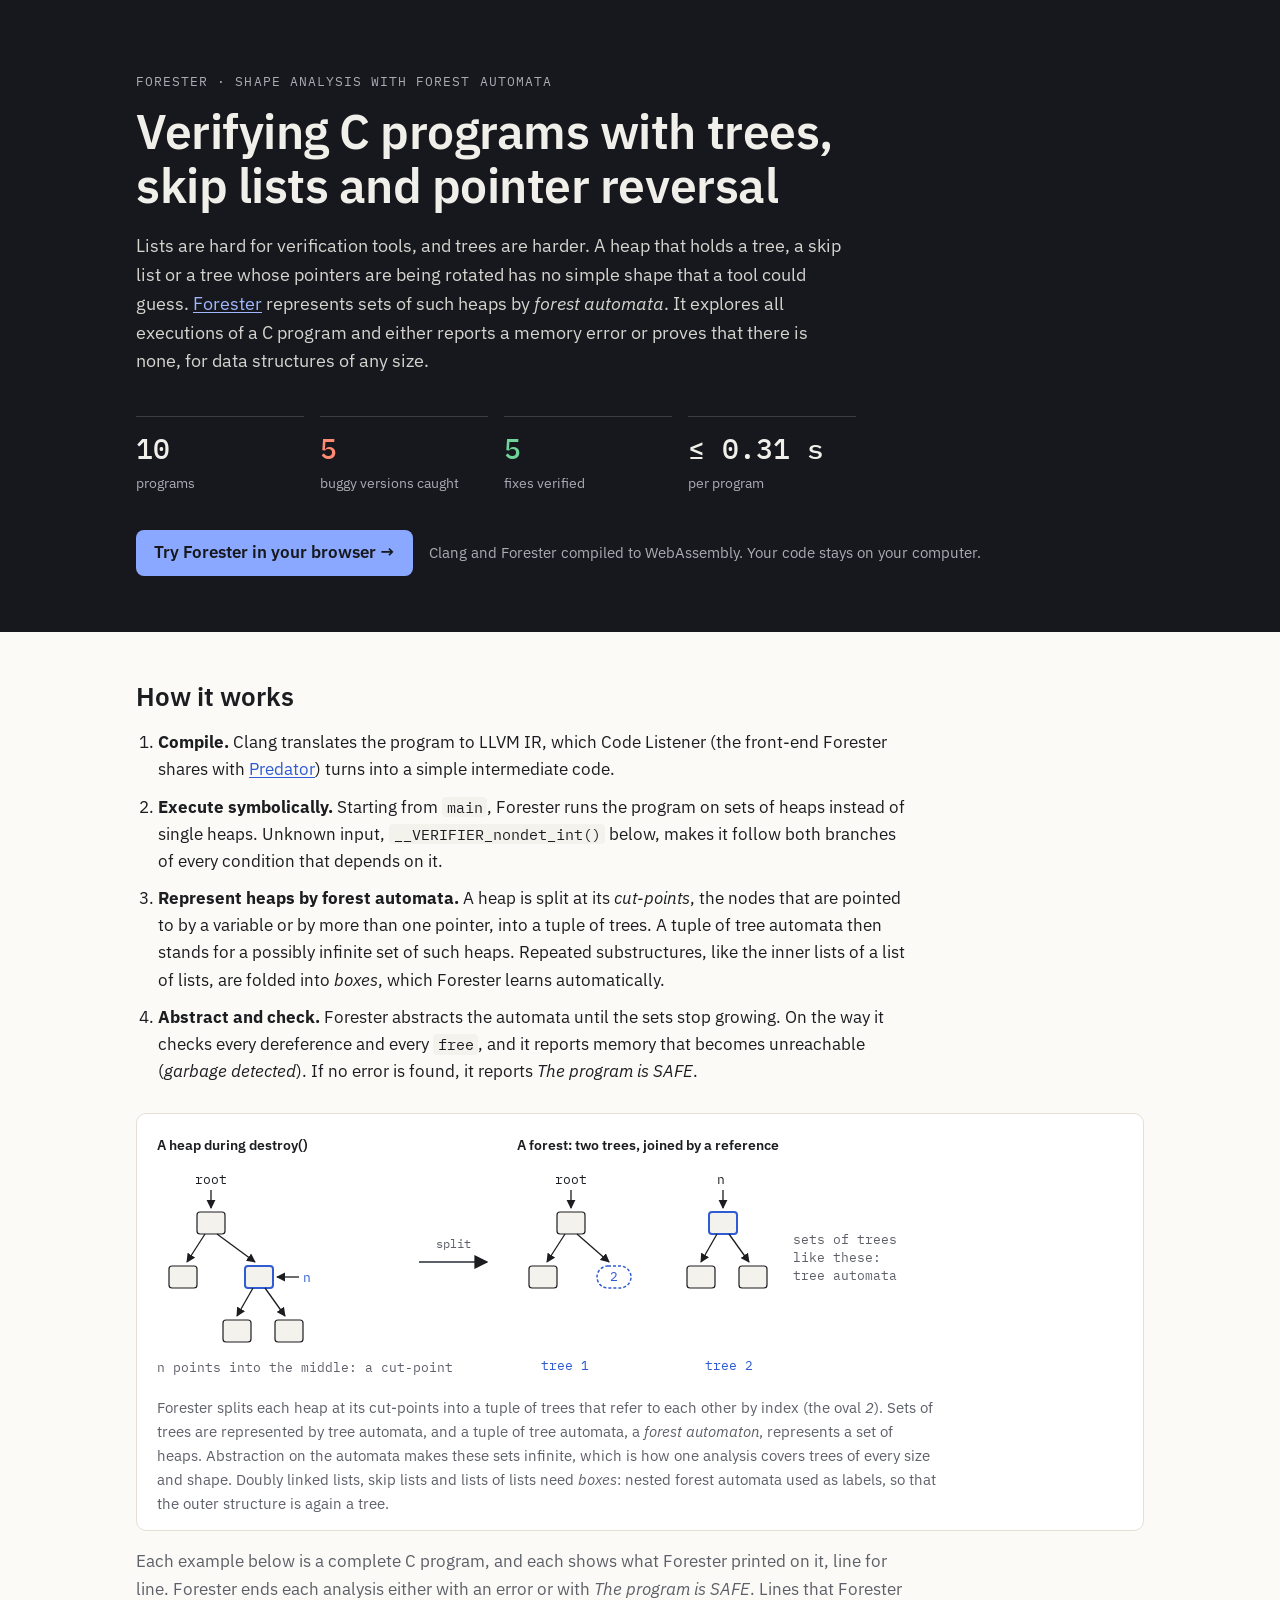
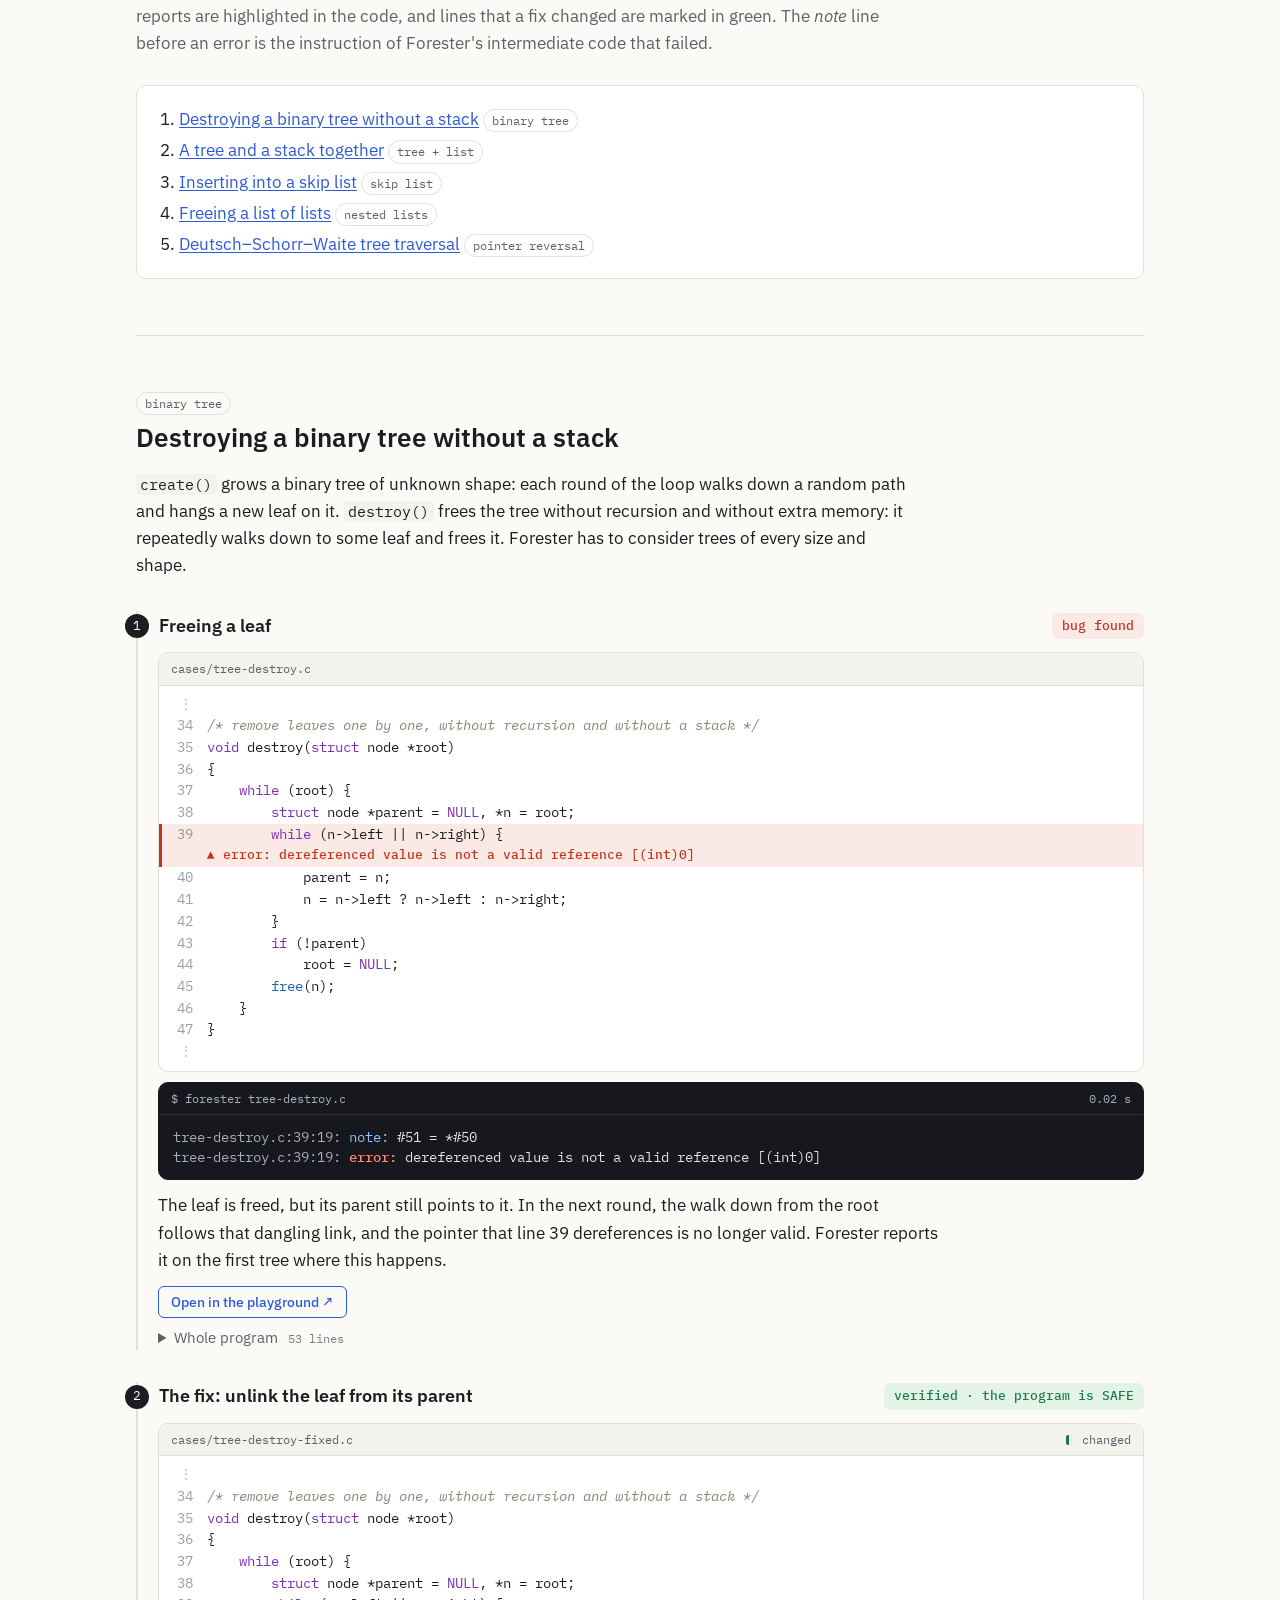
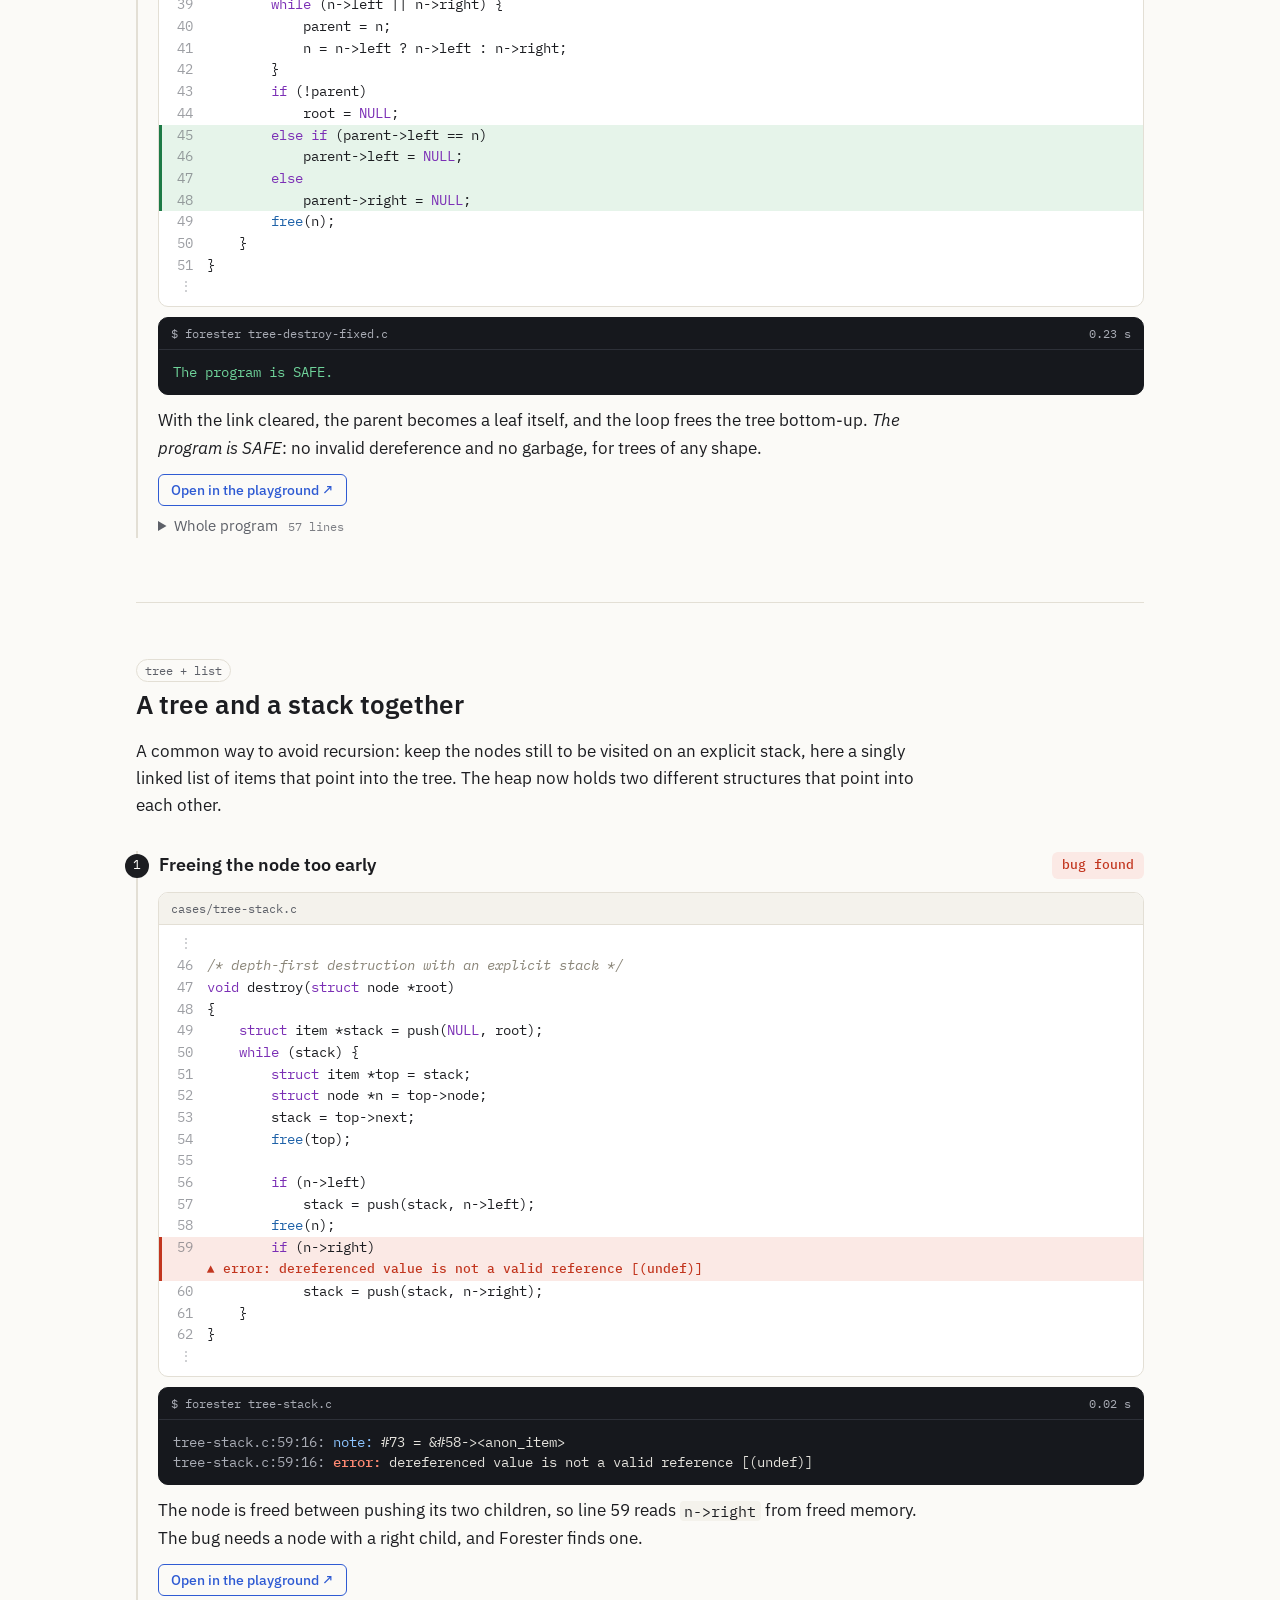
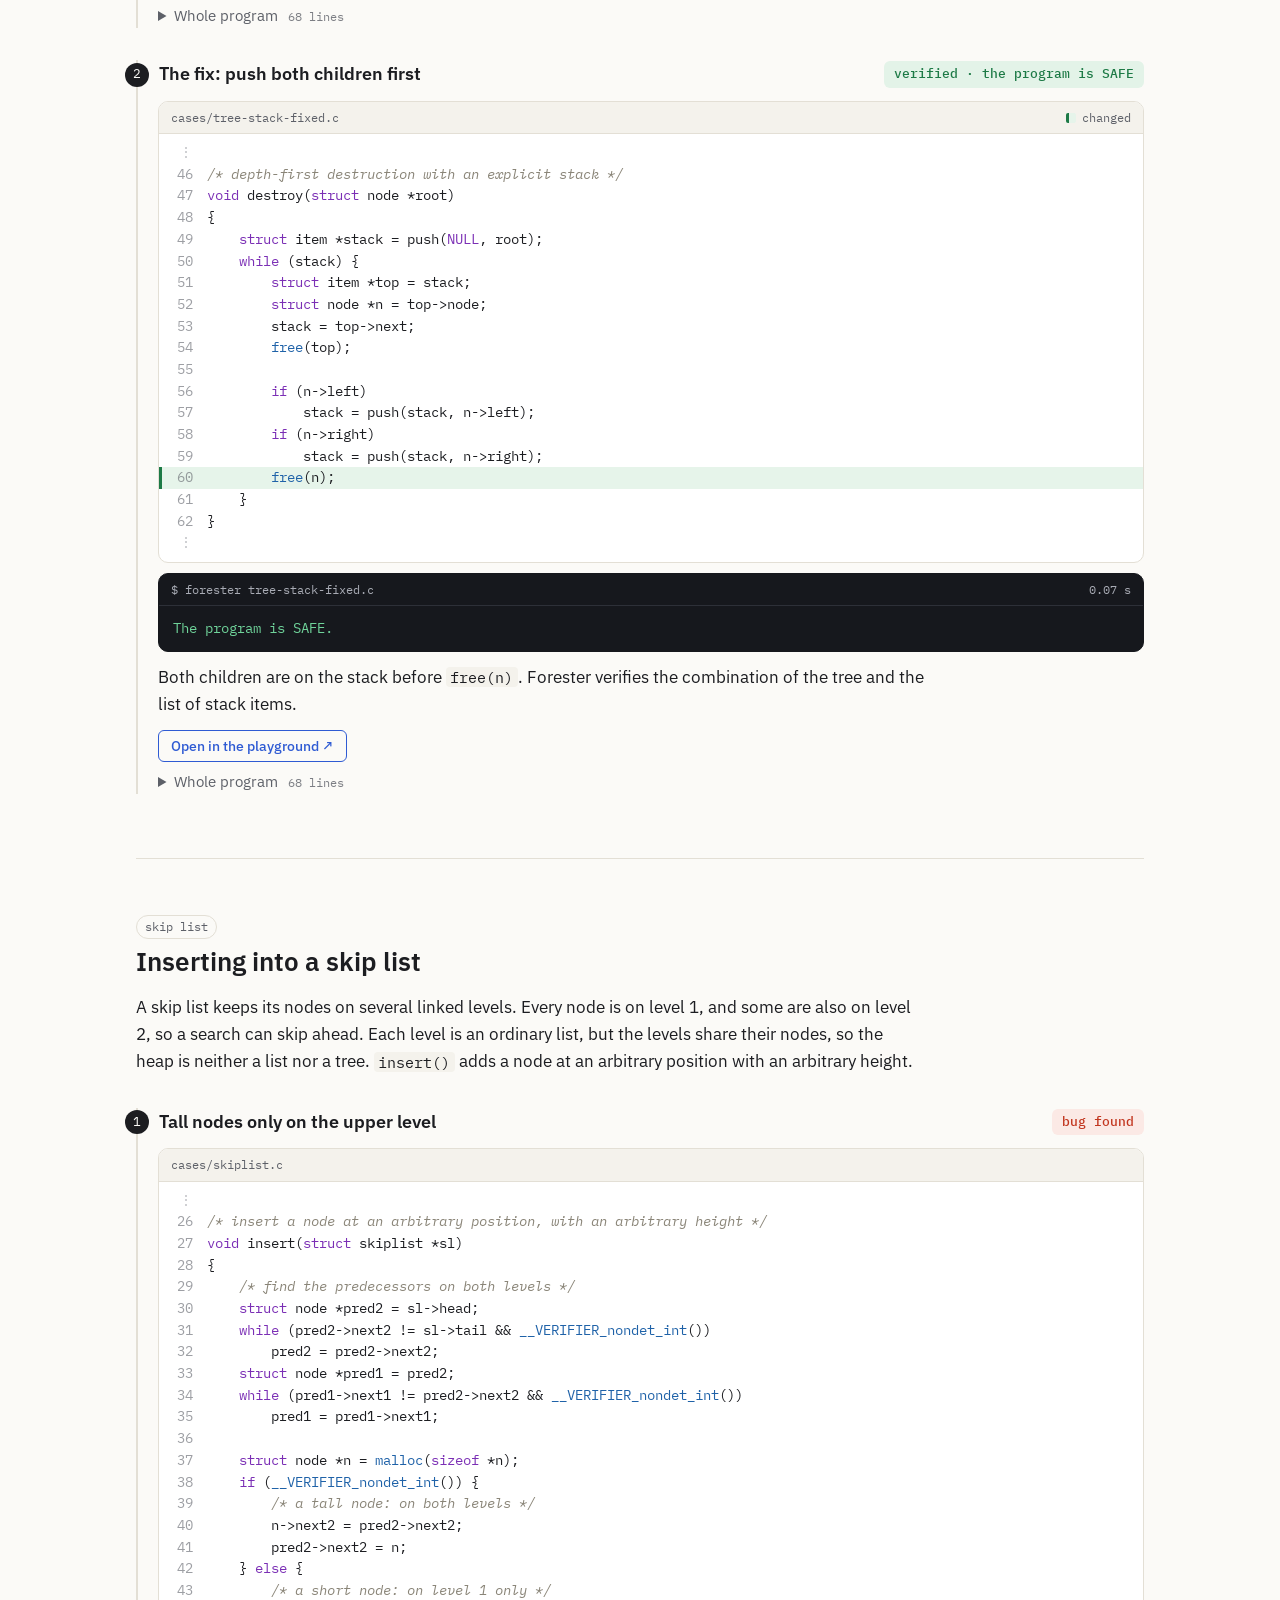
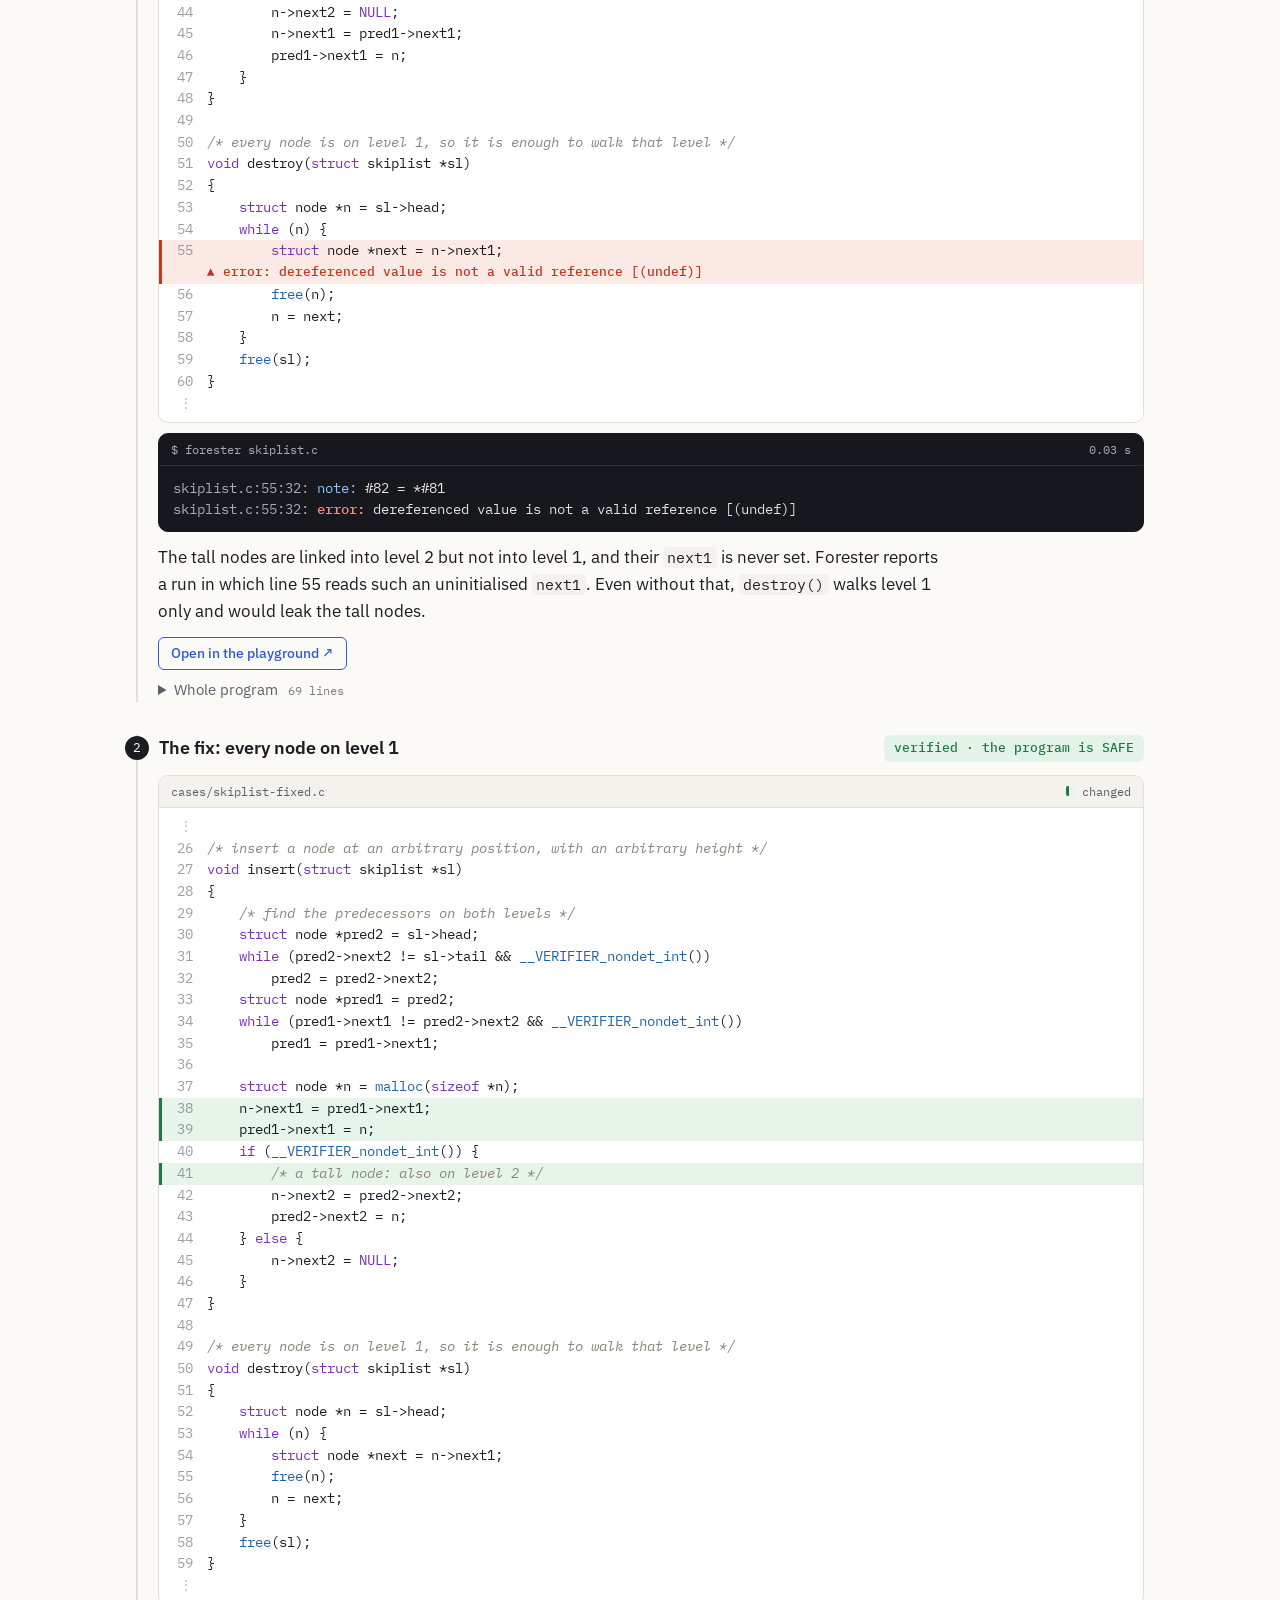
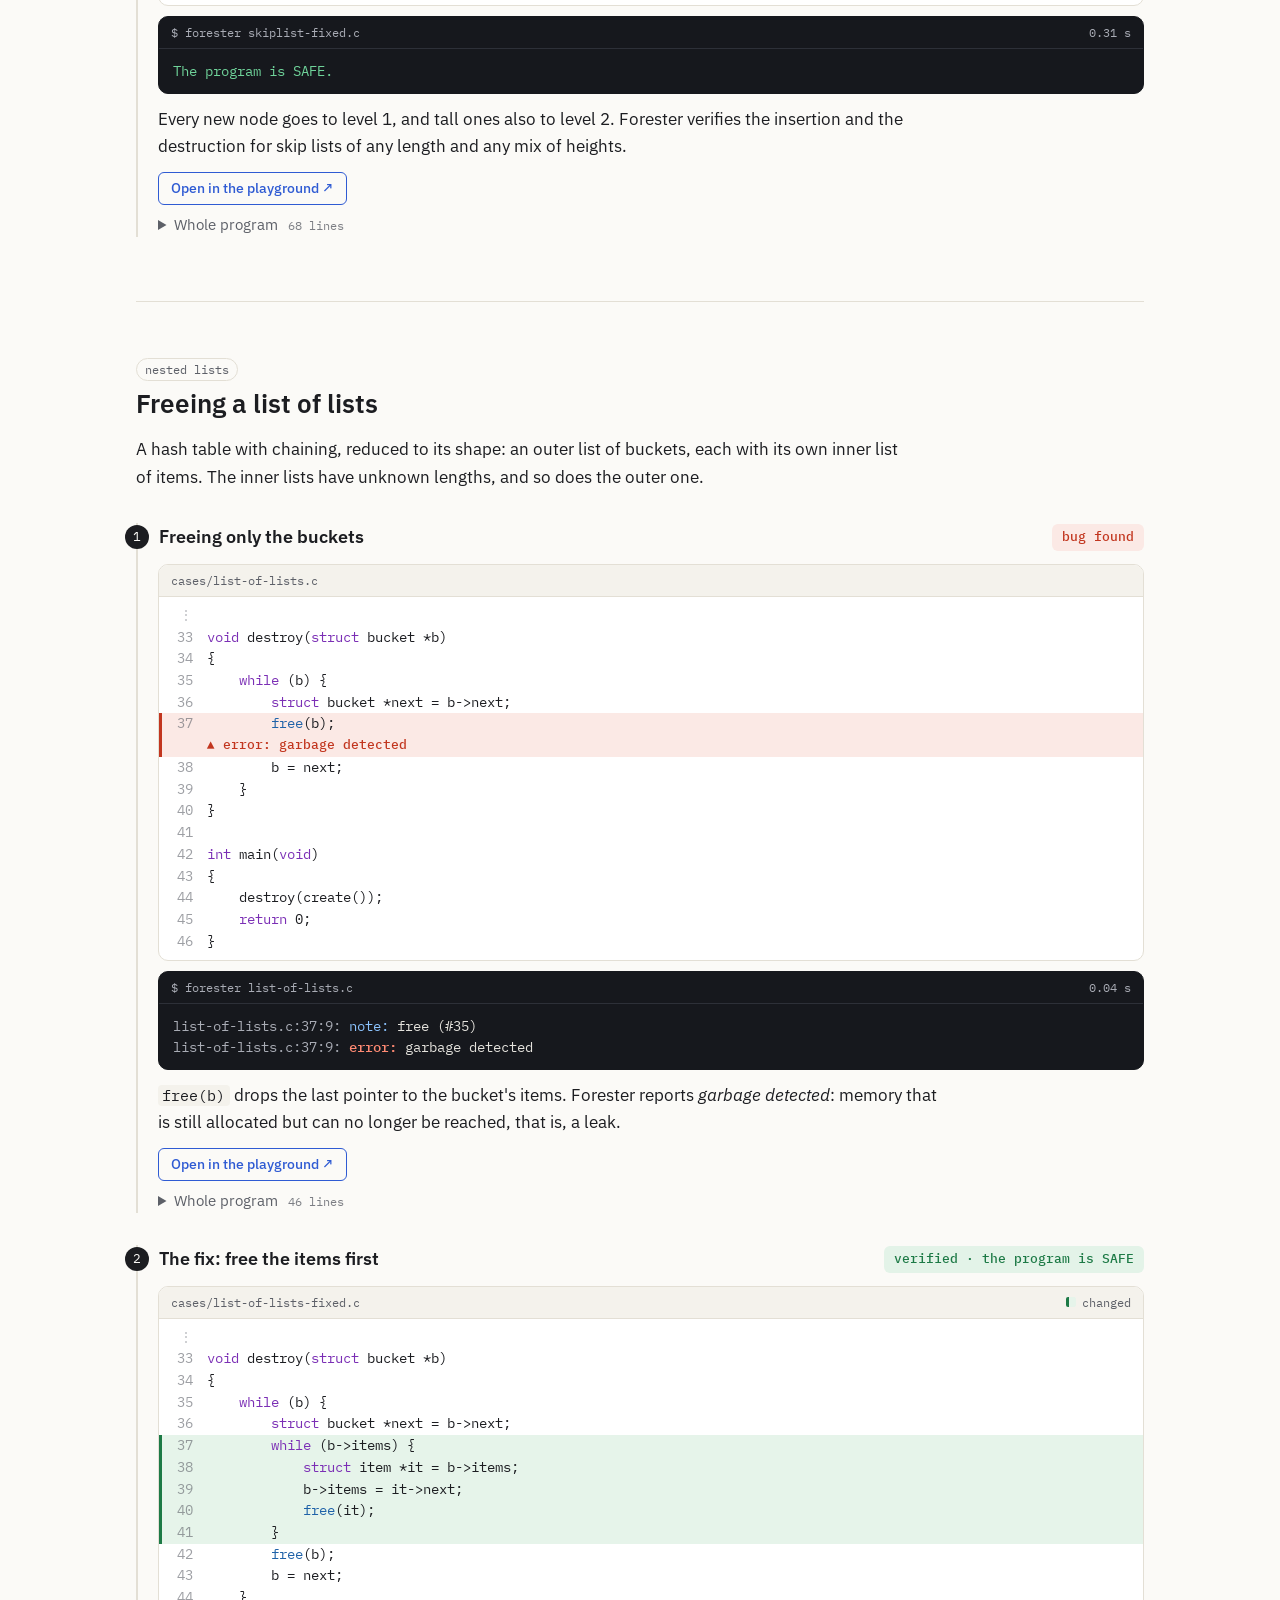
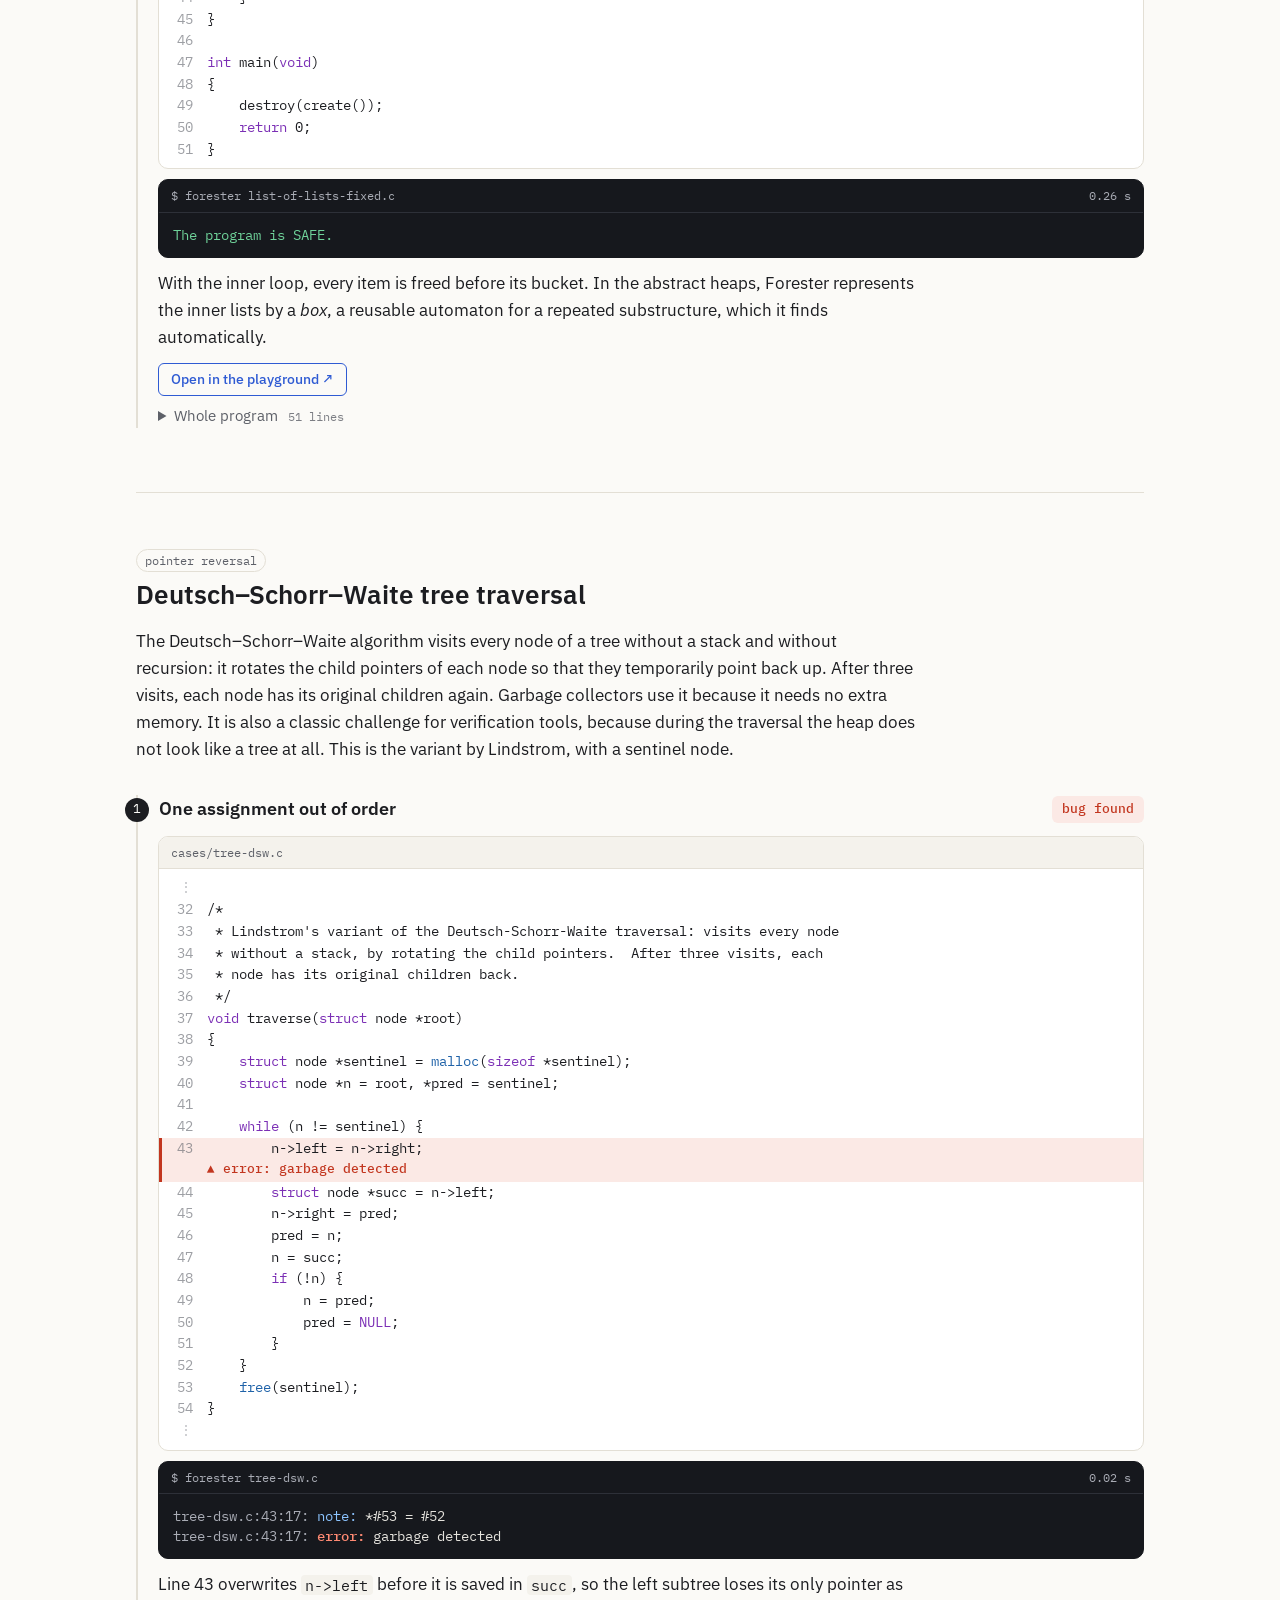
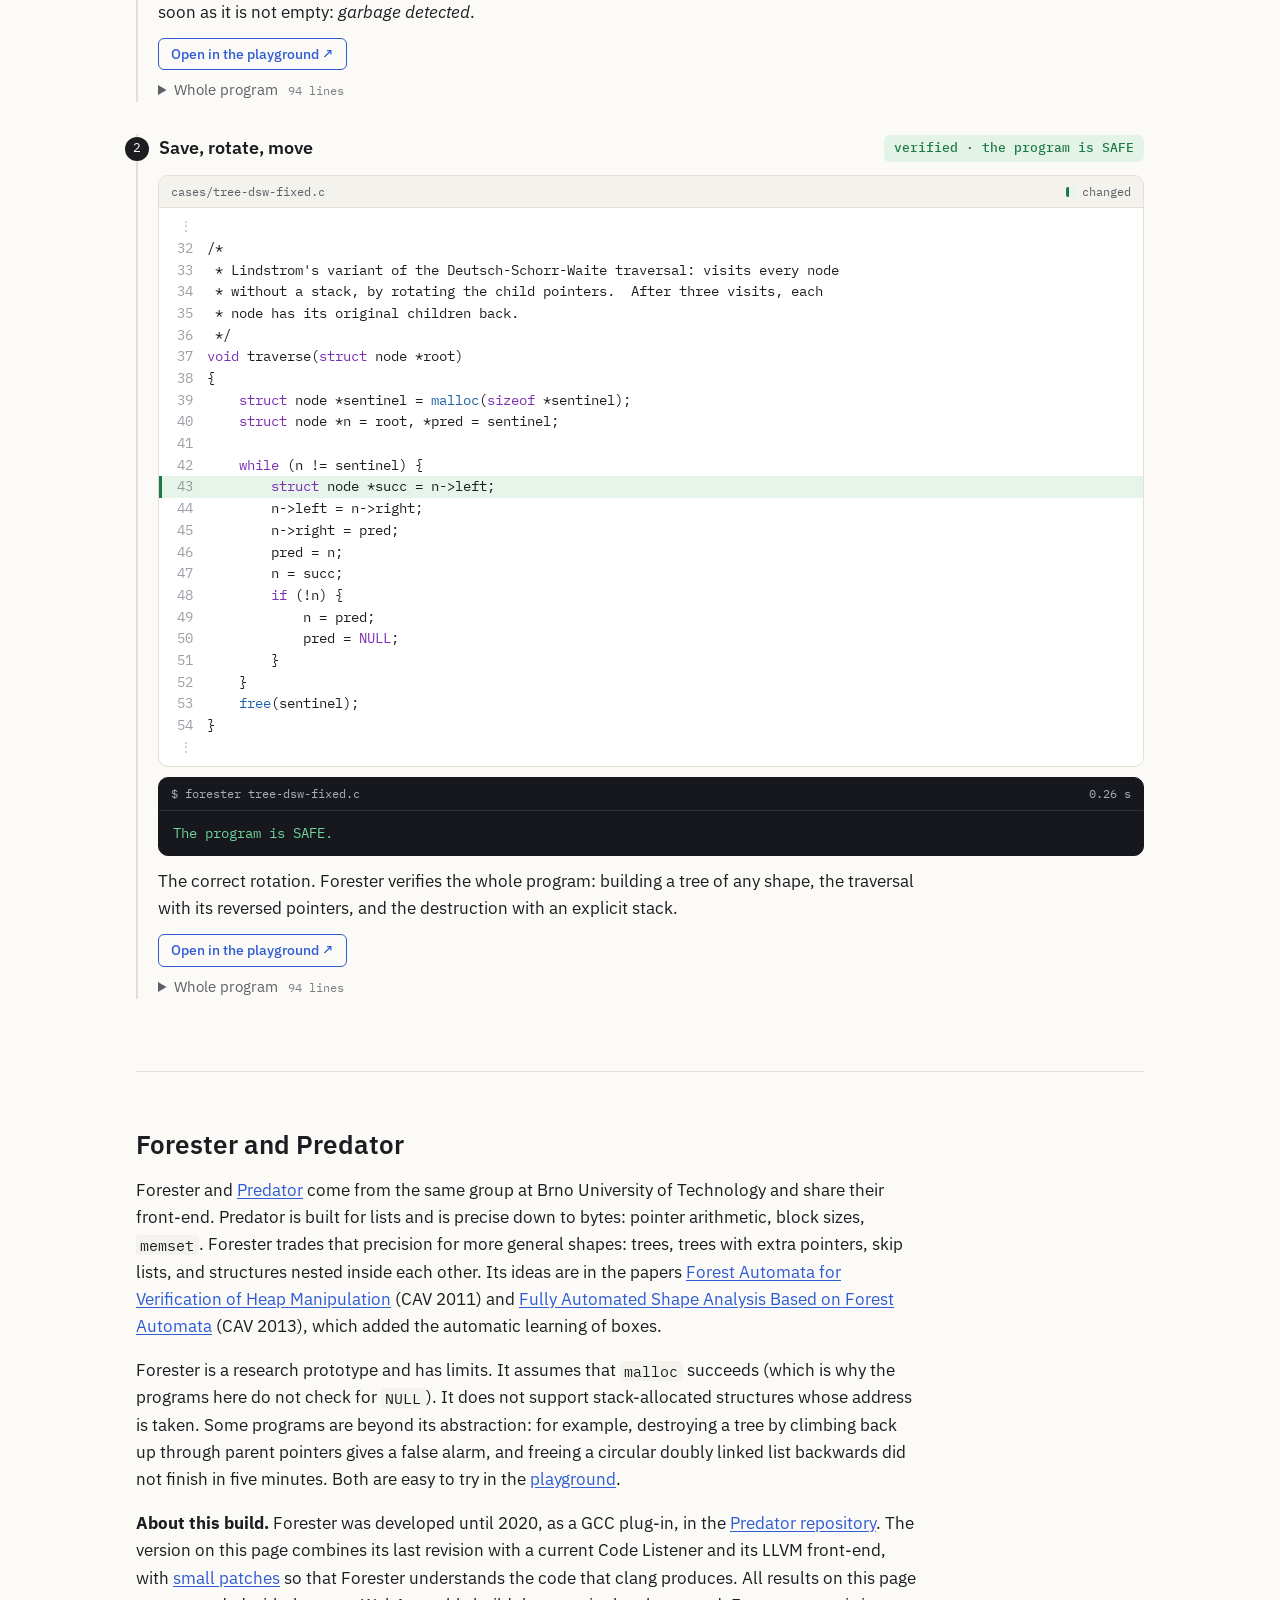
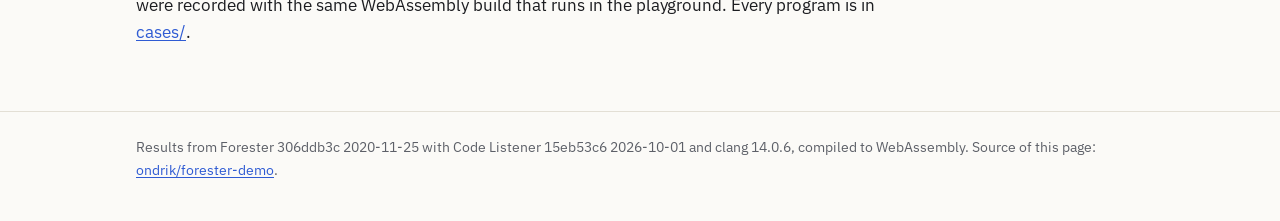
==== index.html @ 05defb63 "Add a static page and an in-browser playground for Forester Five data structures (binary tree, tree " ====
<!doctype html>
<html lang="en">
<head>
<meta charset="utf-8">
<meta name="viewport" content="width=device-width, initial-scale=1">
<title>Verifying tree programs with Forester</title>
<meta name="description" content="Memory-safety bugs in C programs with trees, skip lists, nested lists and the Deutsch-Schorr-Waite traversal, found or proved absent with Forester, a shape analyser based on forest automata.">
<link rel="preconnect" href="https://fonts.googleapis.com">
<link rel="preconnect" href="https://fonts.gstatic.com" crossorigin>
<link href="https://fonts.googleapis.com/css2?family=IBM+Plex+Sans:ital,wght@0,400;0,500;0,600;1,400&family=IBM+Plex+Mono:wght@400;500&display=swap" rel="stylesheet">
<link rel="stylesheet" href="style.css">
</head>
<body>
<header class="hero">
  <div class="wrap">
    <p class="eyebrow">Forester · shape analysis with forest automata</p>
    <h1>Verifying C programs with trees,<br>skip lists and pointer reversal</h1>
    <p class="lede">Lists are hard for verification tools, and trees are harder. A heap that holds a tree,
    a skip list or a tree whose pointers are being rotated has no simple shape that a tool could guess.
    <a href="https://www.fit.vut.cz/research/group/verifit/public/tools/forester/">Forester</a> represents
    sets of such heaps by <em>forest automata</em>. It explores all executions of a C program and either
    reports a memory error or proves that there is none, for data structures of any size.</p>
    <div class="stats">
      <div><span class="big">10</span><span>programs</span></div>
      <div><span class="big bugc">5</span><span>buggy versions caught</span></div>
      <div><span class="big safec">5</span><span>fixes verified</span></div>
      <div><span class="big">≤ 0.31 s</span><span>per program</span></div>
    </div>
    <p class="cta"><a class="cta-btn" href="playground/">Try Forester in your browser →</a>
    <span>Clang and Forester compiled to WebAssembly. Your code stays on your computer.</span></p>
  </div>
</header>

<main class="wrap">
  <section class="how" id="how">
    <h2>How it works</h2>
    <ol class="flow">
      <li><b>Compile.</b> Clang translates the program to LLVM IR, which Code Listener (the front-end
        Forester shares with <a href="https://github.com/kdudka/predator">Predator</a>) turns into a simple
        intermediate code.</li>
      <li><b>Execute symbolically.</b> Starting from <code>main</code>, Forester runs the program on
        sets of heaps instead of single heaps. Unknown input, <code>__VERIFIER_nondet_int()</code> below,
        makes it follow both branches of every condition that depends on it.</li>
      <li><b>Represent heaps by forest automata.</b> A heap is split at its <em>cut-points</em>, the nodes
        that are pointed to by a variable or by more than one pointer, into a tuple of trees. A tuple of
        tree automata then stands for a possibly infinite set of such heaps. Repeated substructures, like
        the inner lists of a list of lists, are folded into <em>boxes</em>, which Forester learns
        automatically.</li>
      <li><b>Abstract and check.</b> Forester abstracts the automata until the sets stop growing. On the way
        it checks every dereference and every <code>free</code>, and it reports memory that becomes
        unreachable (<i>garbage detected</i>). If no error is found, it reports <i>The program is SAFE</i>.</li>
    </ol>

    <figure class="abstraction">
      <div class="scroll"><svg viewBox="0 0 760 250" role="img" aria-labelledby="fa-title">
        <title id="fa-title">A tree with a cut-point is split into two trees, each represented by a tree automaton</title>
        <defs>
          <marker id="arr" viewBox="0 0 10 10" refX="9" refY="5" markerWidth="7" markerHeight="7" orient="auto-start-reverse">
            <path d="M0,0 L10,5 L0,10 z" class="fillink"/>
          </marker>
        </defs>
        <text x="0" y="16" class="hd">A heap during destroy()</text>
        <g class="mono">
          <text x="38" y="50">root</text>
          <line x1="54" y1="56" x2="54" y2="74" class="edge" marker-end="url(#arr)"/>
          <rect x="40" y="78" width="28" height="22" rx="3" class="node"/>
          <line x1="48" y1="100" x2="30" y2="128" class="edge" marker-end="url(#arr)"/>
          <line x1="60" y1="100" x2="98" y2="128" class="edge" marker-end="url(#arr)"/>
          <rect x="12" y="132" width="28" height="22" rx="3" class="node"/>
          <rect x="88" y="132" width="28" height="22" rx="3" class="node cut"/>
          <text x="146" y="148" class="cutlbl">n</text>
          <line x1="142" y1="143" x2="120" y2="143" class="edge" marker-end="url(#arr)"/>
          <line x1="96" y1="154" x2="80" y2="182" class="edge" marker-end="url(#arr)"/>
          <line x1="108" y1="154" x2="128" y2="182" class="edge" marker-end="url(#arr)"/>
          <rect x="66" y="186" width="28" height="22" rx="3" class="node"/>
          <rect x="118" y="186" width="28" height="22" rx="3" class="node"/>
          <text x="0" y="238" class="mut">n points into the middle: a cut-point</text>
        </g>
        <path d="M262 128 L 330 128" class="big-arrow" marker-end="url(#arr)"/>
        <text x="296" y="114" class="cap" text-anchor="middle">split</text>
        <text x="360" y="16" class="hd">A forest: two trees, joined by a reference</text>
        <g class="mono">
          <text x="398" y="50">root</text>
          <line x1="414" y1="56" x2="414" y2="74" class="edge" marker-end="url(#arr)"/>
          <rect x="400" y="78" width="28" height="22" rx="3" class="node"/>
          <line x1="408" y1="100" x2="390" y2="128" class="edge" marker-end="url(#arr)"/>
          <line x1="420" y1="100" x2="452" y2="128" class="edge" marker-end="url(#arr)"/>
          <rect x="372" y="132" width="28" height="22" rx="3" class="node"/>
          <rect x="440" y="132" width="34" height="22" rx="11" class="ref"/>
          <text x="457" y="147" text-anchor="middle" class="reftxt">2</text>
          <text x="384" y="236" class="segtxt">tree 1</text>

          <text x="560" y="50">n</text>
          <line x1="566" y1="56" x2="566" y2="74" class="edge" marker-end="url(#arr)"/>
          <rect x="552" y="78" width="28" height="22" rx="3" class="node cut"/>
          <line x1="560" y1="100" x2="544" y2="128" class="edge" marker-end="url(#arr)"/>
          <line x1="572" y1="100" x2="592" y2="128" class="edge" marker-end="url(#arr)"/>
          <rect x="530" y="132" width="28" height="22" rx="3" class="node"/>
          <rect x="582" y="132" width="28" height="22" rx="3" class="node"/>
          <text x="548" y="236" class="segtxt">tree 2</text>
          <text x="636" y="110" class="mut">sets of trees</text>
          <text x="636" y="128" class="mut">like these:</text>
          <text x="636" y="146" class="mut">tree automata</text>
        </g>
      </svg></div>
      <figcaption>Forester splits each heap at its cut-points into a tuple of trees that refer to each other
      by index (the oval <i>2</i>). Sets of trees are represented by tree automata, and a tuple of tree automata,
      a <i>forest automaton</i>, represents a set of heaps. Abstraction on the automata makes these sets
      infinite, which is how one analysis covers trees of every size and shape. Doubly linked lists, skip lists
      and lists of lists need <i>boxes</i>: nested forest automata used as labels, so that the outer structure
      is again a tree.</figcaption>
    </figure>

    <p class="note">Each example below is a complete C program, and each shows what Forester printed on
    it, line for line. Forester ends each analysis either with an error or with <i>The program is SAFE</i>.
    Lines that Forester reports are highlighted in the code, and lines that a fix changed are marked in
    green. The <i>note</i> line before an error is the instruction of Forester's intermediate code that failed.</p>
    <nav class="toc">
      <ol>
<li><a href="#tree-destroy">Destroying a binary tree without a stack</a> <span class="cwe">binary tree</span></li>
<li><a href="#tree-stack">A tree and a stack together</a> <span class="cwe">tree + list</span></li>
<li><a href="#skiplist">Inserting into a skip list</a> <span class="cwe">skip list</span></li>
<li><a href="#list-of-lists">Freeing a list of lists</a> <span class="cwe">nested lists</span></li>
<li><a href="#dsw">Deutsch–Schorr–Waite tree traversal</a> <span class="cwe">pointer reversal</span></li>
      </ol>
    </nav>
  </section>

  <section class="story" id="tree-destroy">
    <div class="story-head">
      <span class="cwe">binary tree</span>
      <h2><a href="#tree-destroy">Destroying a binary tree without a stack</a></h2>
    </div>
    <p class="intro"><code>create()</code> grows a binary tree of unknown shape: each round of the loop
walks down a random path and hangs a new leaf on it. <code>destroy()</code> frees the tree without
recursion and without extra memory: it repeatedly walks down to some leaf and frees it. Forester
has to consider trees of every size and shape.</p>
    
    <div class="step">
      <div class="step-head"><span class="num">1</span><h3>Freeing a leaf</h3><span class="verdict bug">bug found</span></div>
      <div class="pane">
        <div class="pane-label"><span>cases/tree-destroy.c</span></div>
        <div class="code"><div class="ln gap"><span class="no">⋮</span><span class="tx"></span></div><div class="ln"><span class="no">34</span><span class="tx"><span class="c">/* remove leaves one by one, without recursion and without a stack */</span></span></div><div class="ln"><span class="no">35</span><span class="tx"><span class="k">void</span> destroy(<span class="k">struct</span> node *root)</span></div><div class="ln"><span class="no">36</span><span class="tx">{</span></div><div class="ln"><span class="no">37</span><span class="tx">    <span class="k">while</span> (root) {</span></div><div class="ln"><span class="no">38</span><span class="tx">        <span class="k">struct</span> node *parent = <span class="k">NULL</span>, *n = root;</span></div><div class="ln err"><span class="no">39</span><span class="tx">        <span class="k">while</span> (n-&gt;left || n-&gt;right) {</span></div><div class="callout error"><span class="no"></span><span class="tx">▲ error: dereferenced value is not a valid reference [(int)0]</span></div><div class="ln"><span class="no">40</span><span class="tx">            parent = n;</span></div><div class="ln"><span class="no">41</span><span class="tx">            n = n-&gt;left ? n-&gt;left : n-&gt;right;</span></div><div class="ln"><span class="no">42</span><span class="tx">        }</span></div><div class="ln"><span class="no">43</span><span class="tx">        <span class="k">if</span> (!parent)</span></div><div class="ln"><span class="no">44</span><span class="tx">            root = <span class="k">NULL</span>;</span></div><div class="ln"><span class="no">45</span><span class="tx">        <span class="f">free</span>(n);</span></div><div class="ln"><span class="no">46</span><span class="tx">    }</span></div><div class="ln"><span class="no">47</span><span class="tx">}</span></div><div class="ln gap"><span class="no">⋮</span><span class="tx"></span></div></div>
      </div>
      <div class="pane out">
        <div class="pane-label"><span>$ forester tree-destroy.c</span><span>0.02 s</span></div>
        <pre class="term"><span class="loc">tree-destroy.c:39:19: </span><span class="note">note:</span> #51 = *#50
<span class="loc">tree-destroy.c:39:19: </span><span class="error">error:</span> dereferenced value is not a valid reference [(int)0]</pre>
      </div>
      <p class="after">The leaf is freed, but its parent still points to it. In the next round, the
walk down from the root follows that dangling link, and the pointer that line 39 dereferences
is no longer valid. Forester reports it on the first tree where this happens.</p>
      <a class="run" href="playground/#example=tree-destroy">Open in the playground ↗</a>
      <details>
        <summary>Whole program <span class="file">53 lines</span></summary>
        <pre class="full"><code><span class="k">#include</span> &lt;stdlib.h&gt;

<span class="k">extern</span> <span class="k">int</span> <span class="f">__VERIFIER_nondet_int</span>(<span class="k">void</span>);

<span class="k">struct</span> node {
    <span class="k">struct</span> node *left;
    <span class="k">struct</span> node *right;
};

<span class="c">/* a binary tree of unknown shape and size */</span>
<span class="k">struct</span> node *create(<span class="k">void</span>)
{
    <span class="k">struct</span> node *root = <span class="f">malloc</span>(<span class="k">sizeof</span> *root);
    root-&gt;left = <span class="k">NULL</span>;
    root-&gt;right = <span class="k">NULL</span>;

    <span class="k">while</span> (<span class="f">__VERIFIER_nondet_int</span>()) {
        <span class="c">/* walk down to a node with a free slot */</span>
        <span class="k">struct</span> node *n = root;
        <span class="k">while</span> (n-&gt;left &amp;&amp; n-&gt;right)
            n = <span class="f">__VERIFIER_nondet_int</span>() ? n-&gt;left : n-&gt;right;

        <span class="k">struct</span> node *leaf = <span class="f">malloc</span>(<span class="k">sizeof</span> *leaf);
        leaf-&gt;left = <span class="k">NULL</span>;
        leaf-&gt;right = <span class="k">NULL</span>;
        <span class="k">if</span> (!n-&gt;left)
            n-&gt;left = leaf;
        <span class="k">else</span>
            n-&gt;right = leaf;
    }
    <span class="k">return</span> root;
}

<span class="c">/* remove leaves one by one, without recursion and without a stack */</span>
<span class="k">void</span> destroy(<span class="k">struct</span> node *root)
{
    <span class="k">while</span> (root) {
        <span class="k">struct</span> node *parent = <span class="k">NULL</span>, *n = root;
        <span class="k">while</span> (n-&gt;left || n-&gt;right) {
            parent = n;
            n = n-&gt;left ? n-&gt;left : n-&gt;right;
        }
        <span class="k">if</span> (!parent)
            root = <span class="k">NULL</span>;
        <span class="f">free</span>(n);
    }
}

<span class="k">int</span> main(<span class="k">void</span>)
{
    destroy(create());
    <span class="k">return</span> 0;
}
</code></pre>
      </details>
    </div>
    <div class="step">
      <div class="step-head"><span class="num">2</span><h3>The fix: unlink the leaf from its parent</h3><span class="verdict safe">verified · the program is SAFE</span></div>
      <div class="pane">
        <div class="pane-label"><span>cases/tree-destroy-fixed.c</span><span class="legend"><i class="add-key"></i>changed</span></div>
        <div class="code"><div class="ln gap"><span class="no">⋮</span><span class="tx"></span></div><div class="ln"><span class="no">34</span><span class="tx"><span class="c">/* remove leaves one by one, without recursion and without a stack */</span></span></div><div class="ln"><span class="no">35</span><span class="tx"><span class="k">void</span> destroy(<span class="k">struct</span> node *root)</span></div><div class="ln"><span class="no">36</span><span class="tx">{</span></div><div class="ln"><span class="no">37</span><span class="tx">    <span class="k">while</span> (root) {</span></div><div class="ln"><span class="no">38</span><span class="tx">        <span class="k">struct</span> node *parent = <span class="k">NULL</span>, *n = root;</span></div><div class="ln"><span class="no">39</span><span class="tx">        <span class="k">while</span> (n-&gt;left || n-&gt;right) {</span></div><div class="ln"><span class="no">40</span><span class="tx">            parent = n;</span></div><div class="ln"><span class="no">41</span><span class="tx">            n = n-&gt;left ? n-&gt;left : n-&gt;right;</span></div><div class="ln"><span class="no">42</span><span class="tx">        }</span></div><div class="ln"><span class="no">43</span><span class="tx">        <span class="k">if</span> (!parent)</span></div><div class="ln"><span class="no">44</span><span class="tx">            root = <span class="k">NULL</span>;</span></div><div class="ln add"><span class="no">45</span><span class="tx">        <span class="k">else</span> <span class="k">if</span> (parent-&gt;left == n)</span></div><div class="ln add"><span class="no">46</span><span class="tx">            parent-&gt;left = <span class="k">NULL</span>;</span></div><div class="ln add"><span class="no">47</span><span class="tx">        <span class="k">else</span></span></div><div class="ln add"><span class="no">48</span><span class="tx">            parent-&gt;right = <span class="k">NULL</span>;</span></div><div class="ln"><span class="no">49</span><span class="tx">        <span class="f">free</span>(n);</span></div><div class="ln"><span class="no">50</span><span class="tx">    }</span></div><div class="ln"><span class="no">51</span><span class="tx">}</span></div><div class="ln gap"><span class="no">⋮</span><span class="tx"></span></div></div>
      </div>
      <div class="pane out">
        <div class="pane-label"><span>$ forester tree-destroy-fixed.c</span><span>0.23 s</span></div>
        <pre class="term"><span class="quiet">The program is SAFE.</span></pre>
      </div>
      <p class="after">With the link cleared, the parent becomes a leaf itself, and the loop frees
the tree bottom-up. <i>The program is SAFE</i>: no invalid dereference and no garbage, for trees
of any shape.</p>
      <a class="run" href="playground/#example=tree-destroy-fixed">Open in the playground ↗</a>
      <details>
        <summary>Whole program <span class="file">57 lines</span></summary>
        <pre class="full"><code><span class="k">#include</span> &lt;stdlib.h&gt;

<span class="k">extern</span> <span class="k">int</span> <span class="f">__VERIFIER_nondet_int</span>(<span class="k">void</span>);

<span class="k">struct</span> node {
    <span class="k">struct</span> node *left;
    <span class="k">struct</span> node *right;
};

<span class="c">/* a binary tree of unknown shape and size */</span>
<span class="k">struct</span> node *create(<span class="k">void</span>)
{
    <span class="k">struct</span> node *root = <span class="f">malloc</span>(<span class="k">sizeof</span> *root);
    root-&gt;left = <span class="k">NULL</span>;
    root-&gt;right = <span class="k">NULL</span>;

    <span class="k">while</span> (<span class="f">__VERIFIER_nondet_int</span>()) {
        <span class="c">/* walk down to a node with a free slot */</span>
        <span class="k">struct</span> node *n = root;
        <span class="k">while</span> (n-&gt;left &amp;&amp; n-&gt;right)
            n = <span class="f">__VERIFIER_nondet_int</span>() ? n-&gt;left : n-&gt;right;

        <span class="k">struct</span> node *leaf = <span class="f">malloc</span>(<span class="k">sizeof</span> *leaf);
        leaf-&gt;left = <span class="k">NULL</span>;
        leaf-&gt;right = <span class="k">NULL</span>;
        <span class="k">if</span> (!n-&gt;left)
            n-&gt;left = leaf;
        <span class="k">else</span>
            n-&gt;right = leaf;
    }
    <span class="k">return</span> root;
}

<span class="c">/* remove leaves one by one, without recursion and without a stack */</span>
<span class="k">void</span> destroy(<span class="k">struct</span> node *root)
{
    <span class="k">while</span> (root) {
        <span class="k">struct</span> node *parent = <span class="k">NULL</span>, *n = root;
        <span class="k">while</span> (n-&gt;left || n-&gt;right) {
            parent = n;
            n = n-&gt;left ? n-&gt;left : n-&gt;right;
        }
        <span class="k">if</span> (!parent)
            root = <span class="k">NULL</span>;
        <span class="k">else</span> <span class="k">if</span> (parent-&gt;left == n)
            parent-&gt;left = <span class="k">NULL</span>;
        <span class="k">else</span>
            parent-&gt;right = <span class="k">NULL</span>;
        <span class="f">free</span>(n);
    }
}

<span class="k">int</span> main(<span class="k">void</span>)
{
    destroy(create());
    <span class="k">return</span> 0;
}
</code></pre>
      </details>
    </div>
  </section>

  <section class="story" id="tree-stack">
    <div class="story-head">
      <span class="cwe">tree + list</span>
      <h2><a href="#tree-stack">A tree and a stack together</a></h2>
    </div>
    <p class="intro">A common way to avoid recursion: keep the nodes still to be visited on an explicit
stack, here a singly linked list of items that point into the tree. The heap now holds two
different structures that point into each other.</p>
    
    <div class="step">
      <div class="step-head"><span class="num">1</span><h3>Freeing the node too early</h3><span class="verdict bug">bug found</span></div>
      <div class="pane">
        <div class="pane-label"><span>cases/tree-stack.c</span></div>
        <div class="code"><div class="ln gap"><span class="no">⋮</span><span class="tx"></span></div><div class="ln"><span class="no">46</span><span class="tx"><span class="c">/* depth-first destruction with an explicit stack */</span></span></div><div class="ln"><span class="no">47</span><span class="tx"><span class="k">void</span> destroy(<span class="k">struct</span> node *root)</span></div><div class="ln"><span class="no">48</span><span class="tx">{</span></div><div class="ln"><span class="no">49</span><span class="tx">    <span class="k">struct</span> item *stack = push(<span class="k">NULL</span>, root);</span></div><div class="ln"><span class="no">50</span><span class="tx">    <span class="k">while</span> (stack) {</span></div><div class="ln"><span class="no">51</span><span class="tx">        <span class="k">struct</span> item *top = stack;</span></div><div class="ln"><span class="no">52</span><span class="tx">        <span class="k">struct</span> node *n = top-&gt;node;</span></div><div class="ln"><span class="no">53</span><span class="tx">        stack = top-&gt;next;</span></div><div class="ln"><span class="no">54</span><span class="tx">        <span class="f">free</span>(top);</span></div><div class="ln"><span class="no">55</span><span class="tx"> </span></div><div class="ln"><span class="no">56</span><span class="tx">        <span class="k">if</span> (n-&gt;left)</span></div><div class="ln"><span class="no">57</span><span class="tx">            stack = push(stack, n-&gt;left);</span></div><div class="ln"><span class="no">58</span><span class="tx">        <span class="f">free</span>(n);</span></div><div class="ln err"><span class="no">59</span><span class="tx">        <span class="k">if</span> (n-&gt;right)</span></div><div class="callout error"><span class="no"></span><span class="tx">▲ error: dereferenced value is not a valid reference [(undef)]</span></div><div class="ln"><span class="no">60</span><span class="tx">            stack = push(stack, n-&gt;right);</span></div><div class="ln"><span class="no">61</span><span class="tx">    }</span></div><div class="ln"><span class="no">62</span><span class="tx">}</span></div><div class="ln gap"><span class="no">⋮</span><span class="tx"></span></div></div>
      </div>
      <div class="pane out">
        <div class="pane-label"><span>$ forester tree-stack.c</span><span>0.02 s</span></div>
        <pre class="term"><span class="loc">tree-stack.c:59:16: </span><span class="note">note:</span> #73 = &amp;#58-&gt;&lt;anon_item&gt;
<span class="loc">tree-stack.c:59:16: </span><span class="error">error:</span> dereferenced value is not a valid reference [(undef)]</pre>
      </div>
      <p class="after">The node is freed between pushing its two children, so line 59 reads
<code>n-&gt;right</code> from freed memory. The bug needs a node with a right child, and
Forester finds one.</p>
      <a class="run" href="playground/#example=tree-stack">Open in the playground ↗</a>
      <details>
        <summary>Whole program <span class="file">68 lines</span></summary>
        <pre class="full"><code><span class="k">#include</span> &lt;stdlib.h&gt;

<span class="k">extern</span> <span class="k">int</span> <span class="f">__VERIFIER_nondet_int</span>(<span class="k">void</span>);

<span class="k">struct</span> node {
    <span class="k">struct</span> node *left;
    <span class="k">struct</span> node *right;
};

<span class="c">/* a stack of tree nodes, as a singly linked list */</span>
<span class="k">struct</span> item {
    <span class="k">struct</span> item *next;
    <span class="k">struct</span> node *node;
};

<span class="k">struct</span> node *create(<span class="k">void</span>)
{
    <span class="k">struct</span> node *root = <span class="f">malloc</span>(<span class="k">sizeof</span> *root);
    root-&gt;left = <span class="k">NULL</span>;
    root-&gt;right = <span class="k">NULL</span>;

    <span class="k">while</span> (<span class="f">__VERIFIER_nondet_int</span>()) {
        <span class="k">struct</span> node *n = root;
        <span class="k">while</span> (n-&gt;left &amp;&amp; n-&gt;right)
            n = <span class="f">__VERIFIER_nondet_int</span>() ? n-&gt;left : n-&gt;right;

        <span class="k">struct</span> node *leaf = <span class="f">malloc</span>(<span class="k">sizeof</span> *leaf);
        leaf-&gt;left = <span class="k">NULL</span>;
        leaf-&gt;right = <span class="k">NULL</span>;
        <span class="k">if</span> (!n-&gt;left)
            n-&gt;left = leaf;
        <span class="k">else</span>
            n-&gt;right = leaf;
    }
    <span class="k">return</span> root;
}

<span class="k">struct</span> item *push(<span class="k">struct</span> item *stack, <span class="k">struct</span> node *node)
{
    <span class="k">struct</span> item *it = <span class="f">malloc</span>(<span class="k">sizeof</span> *it);
    it-&gt;next = stack;
    it-&gt;node = node;
    <span class="k">return</span> it;
}

<span class="c">/* depth-first destruction with an explicit stack */</span>
<span class="k">void</span> destroy(<span class="k">struct</span> node *root)
{
    <span class="k">struct</span> item *stack = push(<span class="k">NULL</span>, root);
    <span class="k">while</span> (stack) {
        <span class="k">struct</span> item *top = stack;
        <span class="k">struct</span> node *n = top-&gt;node;
        stack = top-&gt;next;
        <span class="f">free</span>(top);

        <span class="k">if</span> (n-&gt;left)
            stack = push(stack, n-&gt;left);
        <span class="f">free</span>(n);
        <span class="k">if</span> (n-&gt;right)
            stack = push(stack, n-&gt;right);
    }
}

<span class="k">int</span> main(<span class="k">void</span>)
{
    destroy(create());
    <span class="k">return</span> 0;
}
</code></pre>
      </details>
    </div>
    <div class="step">
      <div class="step-head"><span class="num">2</span><h3>The fix: push both children first</h3><span class="verdict safe">verified · the program is SAFE</span></div>
      <div class="pane">
        <div class="pane-label"><span>cases/tree-stack-fixed.c</span><span class="legend"><i class="add-key"></i>changed</span></div>
        <div class="code"><div class="ln gap"><span class="no">⋮</span><span class="tx"></span></div><div class="ln"><span class="no">46</span><span class="tx"><span class="c">/* depth-first destruction with an explicit stack */</span></span></div><div class="ln"><span class="no">47</span><span class="tx"><span class="k">void</span> destroy(<span class="k">struct</span> node *root)</span></div><div class="ln"><span class="no">48</span><span class="tx">{</span></div><div class="ln"><span class="no">49</span><span class="tx">    <span class="k">struct</span> item *stack = push(<span class="k">NULL</span>, root);</span></div><div class="ln"><span class="no">50</span><span class="tx">    <span class="k">while</span> (stack) {</span></div><div class="ln"><span class="no">51</span><span class="tx">        <span class="k">struct</span> item *top = stack;</span></div><div class="ln"><span class="no">52</span><span class="tx">        <span class="k">struct</span> node *n = top-&gt;node;</span></div><div class="ln"><span class="no">53</span><span class="tx">        stack = top-&gt;next;</span></div><div class="ln"><span class="no">54</span><span class="tx">        <span class="f">free</span>(top);</span></div><div class="ln"><span class="no">55</span><span class="tx"> </span></div><div class="ln"><span class="no">56</span><span class="tx">        <span class="k">if</span> (n-&gt;left)</span></div><div class="ln"><span class="no">57</span><span class="tx">            stack = push(stack, n-&gt;left);</span></div><div class="ln"><span class="no">58</span><span class="tx">        <span class="k">if</span> (n-&gt;right)</span></div><div class="ln"><span class="no">59</span><span class="tx">            stack = push(stack, n-&gt;right);</span></div><div class="ln add"><span class="no">60</span><span class="tx">        <span class="f">free</span>(n);</span></div><div class="ln"><span class="no">61</span><span class="tx">    }</span></div><div class="ln"><span class="no">62</span><span class="tx">}</span></div><div class="ln gap"><span class="no">⋮</span><span class="tx"></span></div></div>
      </div>
      <div class="pane out">
        <div class="pane-label"><span>$ forester tree-stack-fixed.c</span><span>0.07 s</span></div>
        <pre class="term"><span class="quiet">The program is SAFE.</span></pre>
      </div>
      <p class="after">Both children are on the stack before <code>free(n)</code>. Forester
verifies the combination of the tree and the list of stack items.</p>
      <a class="run" href="playground/#example=tree-stack-fixed">Open in the playground ↗</a>
      <details>
        <summary>Whole program <span class="file">68 lines</span></summary>
        <pre class="full"><code><span class="k">#include</span> &lt;stdlib.h&gt;

<span class="k">extern</span> <span class="k">int</span> <span class="f">__VERIFIER_nondet_int</span>(<span class="k">void</span>);

<span class="k">struct</span> node {
    <span class="k">struct</span> node *left;
    <span class="k">struct</span> node *right;
};

<span class="c">/* a stack of tree nodes, as a singly linked list */</span>
<span class="k">struct</span> item {
    <span class="k">struct</span> item *next;
    <span class="k">struct</span> node *node;
};

<span class="k">struct</span> node *create(<span class="k">void</span>)
{
    <span class="k">struct</span> node *root = <span class="f">malloc</span>(<span class="k">sizeof</span> *root);
    root-&gt;left = <span class="k">NULL</span>;
    root-&gt;right = <span class="k">NULL</span>;

    <span class="k">while</span> (<span class="f">__VERIFIER_nondet_int</span>()) {
        <span class="k">struct</span> node *n = root;
        <span class="k">while</span> (n-&gt;left &amp;&amp; n-&gt;right)
            n = <span class="f">__VERIFIER_nondet_int</span>() ? n-&gt;left : n-&gt;right;

        <span class="k">struct</span> node *leaf = <span class="f">malloc</span>(<span class="k">sizeof</span> *leaf);
        leaf-&gt;left = <span class="k">NULL</span>;
        leaf-&gt;right = <span class="k">NULL</span>;
        <span class="k">if</span> (!n-&gt;left)
            n-&gt;left = leaf;
        <span class="k">else</span>
            n-&gt;right = leaf;
    }
    <span class="k">return</span> root;
}

<span class="k">struct</span> item *push(<span class="k">struct</span> item *stack, <span class="k">struct</span> node *node)
{
    <span class="k">struct</span> item *it = <span class="f">malloc</span>(<span class="k">sizeof</span> *it);
    it-&gt;next = stack;
    it-&gt;node = node;
    <span class="k">return</span> it;
}

<span class="c">/* depth-first destruction with an explicit stack */</span>
<span class="k">void</span> destroy(<span class="k">struct</span> node *root)
{
    <span class="k">struct</span> item *stack = push(<span class="k">NULL</span>, root);
    <span class="k">while</span> (stack) {
        <span class="k">struct</span> item *top = stack;
        <span class="k">struct</span> node *n = top-&gt;node;
        stack = top-&gt;next;
        <span class="f">free</span>(top);

        <span class="k">if</span> (n-&gt;left)
            stack = push(stack, n-&gt;left);
        <span class="k">if</span> (n-&gt;right)
            stack = push(stack, n-&gt;right);
        <span class="f">free</span>(n);
    }
}

<span class="k">int</span> main(<span class="k">void</span>)
{
    destroy(create());
    <span class="k">return</span> 0;
}
</code></pre>
      </details>
    </div>
  </section>

  <section class="story" id="skiplist">
    <div class="story-head">
      <span class="cwe">skip list</span>
      <h2><a href="#skiplist">Inserting into a skip list</a></h2>
    </div>
    <p class="intro">A skip list keeps its nodes on several linked levels. Every node is on level 1,
and some are also on level 2, so a search can skip ahead. Each level is an ordinary list, but the
levels share their nodes, so the heap is neither a list nor a tree. <code>insert()</code> adds a
node at an arbitrary position with an arbitrary height.</p>
    
    <div class="step">
      <div class="step-head"><span class="num">1</span><h3>Tall nodes only on the upper level</h3><span class="verdict bug">bug found</span></div>
      <div class="pane">
        <div class="pane-label"><span>cases/skiplist.c</span></div>
        <div class="code"><div class="ln gap"><span class="no">⋮</span><span class="tx"></span></div><div class="ln"><span class="no">26</span><span class="tx"><span class="c">/* insert a node at an arbitrary position, with an arbitrary height */</span></span></div><div class="ln"><span class="no">27</span><span class="tx"><span class="k">void</span> insert(<span class="k">struct</span> skiplist *sl)</span></div><div class="ln"><span class="no">28</span><span class="tx">{</span></div><div class="ln"><span class="no">29</span><span class="tx">    <span class="c">/* find the predecessors on both levels */</span></span></div><div class="ln"><span class="no">30</span><span class="tx">    <span class="k">struct</span> node *pred2 = sl-&gt;head;</span></div><div class="ln"><span class="no">31</span><span class="tx">    <span class="k">while</span> (pred2-&gt;next2 != sl-&gt;tail &amp;&amp; <span class="f">__VERIFIER_nondet_int</span>())</span></div><div class="ln"><span class="no">32</span><span class="tx">        pred2 = pred2-&gt;next2;</span></div><div class="ln"><span class="no">33</span><span class="tx">    <span class="k">struct</span> node *pred1 = pred2;</span></div><div class="ln"><span class="no">34</span><span class="tx">    <span class="k">while</span> (pred1-&gt;next1 != pred2-&gt;next2 &amp;&amp; <span class="f">__VERIFIER_nondet_int</span>())</span></div><div class="ln"><span class="no">35</span><span class="tx">        pred1 = pred1-&gt;next1;</span></div><div class="ln"><span class="no">36</span><span class="tx"> </span></div><div class="ln"><span class="no">37</span><span class="tx">    <span class="k">struct</span> node *n = <span class="f">malloc</span>(<span class="k">sizeof</span> *n);</span></div><div class="ln"><span class="no">38</span><span class="tx">    <span class="k">if</span> (<span class="f">__VERIFIER_nondet_int</span>()) {</span></div><div class="ln"><span class="no">39</span><span class="tx">        <span class="c">/* a tall node: on both levels */</span></span></div><div class="ln"><span class="no">40</span><span class="tx">        n-&gt;next2 = pred2-&gt;next2;</span></div><div class="ln"><span class="no">41</span><span class="tx">        pred2-&gt;next2 = n;</span></div><div class="ln"><span class="no">42</span><span class="tx">    } <span class="k">else</span> {</span></div><div class="ln"><span class="no">43</span><span class="tx">        <span class="c">/* a short node: on level 1 only */</span></span></div><div class="ln"><span class="no">44</span><span class="tx">        n-&gt;next2 = <span class="k">NULL</span>;</span></div><div class="ln"><span class="no">45</span><span class="tx">        n-&gt;next1 = pred1-&gt;next1;</span></div><div class="ln"><span class="no">46</span><span class="tx">        pred1-&gt;next1 = n;</span></div><div class="ln"><span class="no">47</span><span class="tx">    }</span></div><div class="ln"><span class="no">48</span><span class="tx">}</span></div><div class="ln"><span class="no">49</span><span class="tx"> </span></div><div class="ln"><span class="no">50</span><span class="tx"><span class="c">/* every node is on level 1, so it is enough to walk that level */</span></span></div><div class="ln"><span class="no">51</span><span class="tx"><span class="k">void</span> destroy(<span class="k">struct</span> skiplist *sl)</span></div><div class="ln"><span class="no">52</span><span class="tx">{</span></div><div class="ln"><span class="no">53</span><span class="tx">    <span class="k">struct</span> node *n = sl-&gt;head;</span></div><div class="ln"><span class="no">54</span><span class="tx">    <span class="k">while</span> (n) {</span></div><div class="ln err"><span class="no">55</span><span class="tx">        <span class="k">struct</span> node *next = n-&gt;next1;</span></div><div class="callout error"><span class="no"></span><span class="tx">▲ error: dereferenced value is not a valid reference [(undef)]</span></div><div class="ln"><span class="no">56</span><span class="tx">        <span class="f">free</span>(n);</span></div><div class="ln"><span class="no">57</span><span class="tx">        n = next;</span></div><div class="ln"><span class="no">58</span><span class="tx">    }</span></div><div class="ln"><span class="no">59</span><span class="tx">    <span class="f">free</span>(sl);</span></div><div class="ln"><span class="no">60</span><span class="tx">}</span></div><div class="ln gap"><span class="no">⋮</span><span class="tx"></span></div></div>
      </div>
      <div class="pane out">
        <div class="pane-label"><span>$ forester skiplist.c</span><span>0.03 s</span></div>
        <pre class="term"><span class="loc">skiplist.c:55:32: </span><span class="note">note:</span> #82 = *#81
<span class="loc">skiplist.c:55:32: </span><span class="error">error:</span> dereferenced value is not a valid reference [(undef)]</pre>
      </div>
      <p class="after">The tall nodes are linked into level 2 but not into level 1, and their
<code>next1</code> is never set. Forester reports a run in which line 55 reads such an
uninitialised <code>next1</code>. Even without that, <code>destroy()</code> walks level 1 only
and would leak the tall nodes.</p>
      <a class="run" href="playground/#example=skiplist">Open in the playground ↗</a>
      <details>
        <summary>Whole program <span class="file">69 lines</span></summary>
        <pre class="full"><code><span class="k">#include</span> &lt;stdlib.h&gt;

<span class="k">extern</span> <span class="k">int</span> <span class="f">__VERIFIER_nondet_int</span>(<span class="k">void</span>);

<span class="c">/* a two-level skip list: every node is on level 1, some also on level 2 */</span>
<span class="k">struct</span> node {
    <span class="k">struct</span> node *next1;
    <span class="k">struct</span> node *next2;
};

<span class="k">struct</span> skiplist {
    <span class="k">struct</span> node *head;
    <span class="k">struct</span> node *tail;
};

<span class="k">struct</span> skiplist *create(<span class="k">void</span>)
{
    <span class="k">struct</span> skiplist *sl = <span class="f">malloc</span>(<span class="k">sizeof</span> *sl);
    sl-&gt;head = <span class="f">malloc</span>(<span class="k">sizeof</span> *sl-&gt;head);
    sl-&gt;tail = <span class="f">malloc</span>(<span class="k">sizeof</span> *sl-&gt;tail);
    sl-&gt;head-&gt;next1 = sl-&gt;head-&gt;next2 = sl-&gt;tail;
    sl-&gt;tail-&gt;next1 = sl-&gt;tail-&gt;next2 = <span class="k">NULL</span>;
    <span class="k">return</span> sl;
}

<span class="c">/* insert a node at an arbitrary position, with an arbitrary height */</span>
<span class="k">void</span> insert(<span class="k">struct</span> skiplist *sl)
{
    <span class="c">/* find the predecessors on both levels */</span>
    <span class="k">struct</span> node *pred2 = sl-&gt;head;
    <span class="k">while</span> (pred2-&gt;next2 != sl-&gt;tail &amp;&amp; <span class="f">__VERIFIER_nondet_int</span>())
        pred2 = pred2-&gt;next2;
    <span class="k">struct</span> node *pred1 = pred2;
    <span class="k">while</span> (pred1-&gt;next1 != pred2-&gt;next2 &amp;&amp; <span class="f">__VERIFIER_nondet_int</span>())
        pred1 = pred1-&gt;next1;

    <span class="k">struct</span> node *n = <span class="f">malloc</span>(<span class="k">sizeof</span> *n);
    <span class="k">if</span> (<span class="f">__VERIFIER_nondet_int</span>()) {
        <span class="c">/* a tall node: on both levels */</span>
        n-&gt;next2 = pred2-&gt;next2;
        pred2-&gt;next2 = n;
    } <span class="k">else</span> {
        <span class="c">/* a short node: on level 1 only */</span>
        n-&gt;next2 = <span class="k">NULL</span>;
        n-&gt;next1 = pred1-&gt;next1;
        pred1-&gt;next1 = n;
    }
}

<span class="c">/* every node is on level 1, so it is enough to walk that level */</span>
<span class="k">void</span> destroy(<span class="k">struct</span> skiplist *sl)
{
    <span class="k">struct</span> node *n = sl-&gt;head;
    <span class="k">while</span> (n) {
        <span class="k">struct</span> node *next = n-&gt;next1;
        <span class="f">free</span>(n);
        n = next;
    }
    <span class="f">free</span>(sl);
}

<span class="k">int</span> main(<span class="k">void</span>)
{
    <span class="k">struct</span> skiplist *sl = create();
    <span class="k">while</span> (<span class="f">__VERIFIER_nondet_int</span>())
        insert(sl);
    destroy(sl);
    <span class="k">return</span> 0;
}
</code></pre>
      </details>
    </div>
    <div class="step">
      <div class="step-head"><span class="num">2</span><h3>The fix: every node on level 1</h3><span class="verdict safe">verified · the program is SAFE</span></div>
      <div class="pane">
        <div class="pane-label"><span>cases/skiplist-fixed.c</span><span class="legend"><i class="add-key"></i>changed</span></div>
        <div class="code"><div class="ln gap"><span class="no">⋮</span><span class="tx"></span></div><div class="ln"><span class="no">26</span><span class="tx"><span class="c">/* insert a node at an arbitrary position, with an arbitrary height */</span></span></div><div class="ln"><span class="no">27</span><span class="tx"><span class="k">void</span> insert(<span class="k">struct</span> skiplist *sl)</span></div><div class="ln"><span class="no">28</span><span class="tx">{</span></div><div class="ln"><span class="no">29</span><span class="tx">    <span class="c">/* find the predecessors on both levels */</span></span></div><div class="ln"><span class="no">30</span><span class="tx">    <span class="k">struct</span> node *pred2 = sl-&gt;head;</span></div><div class="ln"><span class="no">31</span><span class="tx">    <span class="k">while</span> (pred2-&gt;next2 != sl-&gt;tail &amp;&amp; <span class="f">__VERIFIER_nondet_int</span>())</span></div><div class="ln"><span class="no">32</span><span class="tx">        pred2 = pred2-&gt;next2;</span></div><div class="ln"><span class="no">33</span><span class="tx">    <span class="k">struct</span> node *pred1 = pred2;</span></div><div class="ln"><span class="no">34</span><span class="tx">    <span class="k">while</span> (pred1-&gt;next1 != pred2-&gt;next2 &amp;&amp; <span class="f">__VERIFIER_nondet_int</span>())</span></div><div class="ln"><span class="no">35</span><span class="tx">        pred1 = pred1-&gt;next1;</span></div><div class="ln"><span class="no">36</span><span class="tx"> </span></div><div class="ln"><span class="no">37</span><span class="tx">    <span class="k">struct</span> node *n = <span class="f">malloc</span>(<span class="k">sizeof</span> *n);</span></div><div class="ln add"><span class="no">38</span><span class="tx">    n-&gt;next1 = pred1-&gt;next1;</span></div><div class="ln add"><span class="no">39</span><span class="tx">    pred1-&gt;next1 = n;</span></div><div class="ln"><span class="no">40</span><span class="tx">    <span class="k">if</span> (<span class="f">__VERIFIER_nondet_int</span>()) {</span></div><div class="ln add"><span class="no">41</span><span class="tx">        <span class="c">/* a tall node: also on level 2 */</span></span></div><div class="ln"><span class="no">42</span><span class="tx">        n-&gt;next2 = pred2-&gt;next2;</span></div><div class="ln"><span class="no">43</span><span class="tx">        pred2-&gt;next2 = n;</span></div><div class="ln"><span class="no">44</span><span class="tx">    } <span class="k">else</span> {</span></div><div class="ln"><span class="no">45</span><span class="tx">        n-&gt;next2 = <span class="k">NULL</span>;</span></div><div class="ln"><span class="no">46</span><span class="tx">    }</span></div><div class="ln"><span class="no">47</span><span class="tx">}</span></div><div class="ln"><span class="no">48</span><span class="tx"> </span></div><div class="ln"><span class="no">49</span><span class="tx"><span class="c">/* every node is on level 1, so it is enough to walk that level */</span></span></div><div class="ln"><span class="no">50</span><span class="tx"><span class="k">void</span> destroy(<span class="k">struct</span> skiplist *sl)</span></div><div class="ln"><span class="no">51</span><span class="tx">{</span></div><div class="ln"><span class="no">52</span><span class="tx">    <span class="k">struct</span> node *n = sl-&gt;head;</span></div><div class="ln"><span class="no">53</span><span class="tx">    <span class="k">while</span> (n) {</span></div><div class="ln"><span class="no">54</span><span class="tx">        <span class="k">struct</span> node *next = n-&gt;next1;</span></div><div class="ln"><span class="no">55</span><span class="tx">        <span class="f">free</span>(n);</span></div><div class="ln"><span class="no">56</span><span class="tx">        n = next;</span></div><div class="ln"><span class="no">57</span><span class="tx">    }</span></div><div class="ln"><span class="no">58</span><span class="tx">    <span class="f">free</span>(sl);</span></div><div class="ln"><span class="no">59</span><span class="tx">}</span></div><div class="ln gap"><span class="no">⋮</span><span class="tx"></span></div></div>
      </div>
      <div class="pane out">
        <div class="pane-label"><span>$ forester skiplist-fixed.c</span><span>0.31 s</span></div>
        <pre class="term"><span class="quiet">The program is SAFE.</span></pre>
      </div>
      <p class="after">Every new node goes to level 1, and tall ones also to level 2. Forester
verifies the insertion and the destruction for skip lists of any length and any mix of
heights.</p>
      <a class="run" href="playground/#example=skiplist-fixed">Open in the playground ↗</a>
      <details>
        <summary>Whole program <span class="file">68 lines</span></summary>
        <pre class="full"><code><span class="k">#include</span> &lt;stdlib.h&gt;

<span class="k">extern</span> <span class="k">int</span> <span class="f">__VERIFIER_nondet_int</span>(<span class="k">void</span>);

<span class="c">/* a two-level skip list: every node is on level 1, some also on level 2 */</span>
<span class="k">struct</span> node {
    <span class="k">struct</span> node *next1;
    <span class="k">struct</span> node *next2;
};

<span class="k">struct</span> skiplist {
    <span class="k">struct</span> node *head;
    <span class="k">struct</span> node *tail;
};

<span class="k">struct</span> skiplist *create(<span class="k">void</span>)
{
    <span class="k">struct</span> skiplist *sl = <span class="f">malloc</span>(<span class="k">sizeof</span> *sl);
    sl-&gt;head = <span class="f">malloc</span>(<span class="k">sizeof</span> *sl-&gt;head);
    sl-&gt;tail = <span class="f">malloc</span>(<span class="k">sizeof</span> *sl-&gt;tail);
    sl-&gt;head-&gt;next1 = sl-&gt;head-&gt;next2 = sl-&gt;tail;
    sl-&gt;tail-&gt;next1 = sl-&gt;tail-&gt;next2 = <span class="k">NULL</span>;
    <span class="k">return</span> sl;
}

<span class="c">/* insert a node at an arbitrary position, with an arbitrary height */</span>
<span class="k">void</span> insert(<span class="k">struct</span> skiplist *sl)
{
    <span class="c">/* find the predecessors on both levels */</span>
    <span class="k">struct</span> node *pred2 = sl-&gt;head;
    <span class="k">while</span> (pred2-&gt;next2 != sl-&gt;tail &amp;&amp; <span class="f">__VERIFIER_nondet_int</span>())
        pred2 = pred2-&gt;next2;
    <span class="k">struct</span> node *pred1 = pred2;
    <span class="k">while</span> (pred1-&gt;next1 != pred2-&gt;next2 &amp;&amp; <span class="f">__VERIFIER_nondet_int</span>())
        pred1 = pred1-&gt;next1;

    <span class="k">struct</span> node *n = <span class="f">malloc</span>(<span class="k">sizeof</span> *n);
    n-&gt;next1 = pred1-&gt;next1;
    pred1-&gt;next1 = n;
    <span class="k">if</span> (<span class="f">__VERIFIER_nondet_int</span>()) {
        <span class="c">/* a tall node: also on level 2 */</span>
        n-&gt;next2 = pred2-&gt;next2;
        pred2-&gt;next2 = n;
    } <span class="k">else</span> {
        n-&gt;next2 = <span class="k">NULL</span>;
    }
}

<span class="c">/* every node is on level 1, so it is enough to walk that level */</span>
<span class="k">void</span> destroy(<span class="k">struct</span> skiplist *sl)
{
    <span class="k">struct</span> node *n = sl-&gt;head;
    <span class="k">while</span> (n) {
        <span class="k">struct</span> node *next = n-&gt;next1;
        <span class="f">free</span>(n);
        n = next;
    }
    <span class="f">free</span>(sl);
}

<span class="k">int</span> main(<span class="k">void</span>)
{
    <span class="k">struct</span> skiplist *sl = create();
    <span class="k">while</span> (<span class="f">__VERIFIER_nondet_int</span>())
        insert(sl);
    destroy(sl);
    <span class="k">return</span> 0;
}
</code></pre>
      </details>
    </div>
  </section>

  <section class="story" id="list-of-lists">
    <div class="story-head">
      <span class="cwe">nested lists</span>
      <h2><a href="#list-of-lists">Freeing a list of lists</a></h2>
    </div>
    <p class="intro">A hash table with chaining, reduced to its shape: an outer list of buckets, each
with its own inner list of items. The inner lists have unknown lengths, and so does the outer
one.</p>
    
    <div class="step">
      <div class="step-head"><span class="num">1</span><h3>Freeing only the buckets</h3><span class="verdict bug">bug found</span></div>
      <div class="pane">
        <div class="pane-label"><span>cases/list-of-lists.c</span></div>
        <div class="code"><div class="ln gap"><span class="no">⋮</span><span class="tx"></span></div><div class="ln"><span class="no">33</span><span class="tx"><span class="k">void</span> destroy(<span class="k">struct</span> bucket *b)</span></div><div class="ln"><span class="no">34</span><span class="tx">{</span></div><div class="ln"><span class="no">35</span><span class="tx">    <span class="k">while</span> (b) {</span></div><div class="ln"><span class="no">36</span><span class="tx">        <span class="k">struct</span> bucket *next = b-&gt;next;</span></div><div class="ln err"><span class="no">37</span><span class="tx">        <span class="f">free</span>(b);</span></div><div class="callout error"><span class="no"></span><span class="tx">▲ error: garbage detected</span></div><div class="ln"><span class="no">38</span><span class="tx">        b = next;</span></div><div class="ln"><span class="no">39</span><span class="tx">    }</span></div><div class="ln"><span class="no">40</span><span class="tx">}</span></div><div class="ln"><span class="no">41</span><span class="tx"> </span></div><div class="ln"><span class="no">42</span><span class="tx"><span class="k">int</span> main(<span class="k">void</span>)</span></div><div class="ln"><span class="no">43</span><span class="tx">{</span></div><div class="ln"><span class="no">44</span><span class="tx">    destroy(create());</span></div><div class="ln"><span class="no">45</span><span class="tx">    <span class="k">return</span> 0;</span></div><div class="ln"><span class="no">46</span><span class="tx">}</span></div></div>
      </div>
      <div class="pane out">
        <div class="pane-label"><span>$ forester list-of-lists.c</span><span>0.04 s</span></div>
        <pre class="term"><span class="loc">list-of-lists.c:37:9: </span><span class="note">note:</span> free (#35)
<span class="loc">list-of-lists.c:37:9: </span><span class="error">error:</span> garbage detected</pre>
      </div>
      <p class="after"><code>free(b)</code> drops the last pointer to the bucket's items. Forester
reports <i>garbage detected</i>: memory that is still allocated but can no longer be reached,
that is, a leak.</p>
      <a class="run" href="playground/#example=list-of-lists">Open in the playground ↗</a>
      <details>
        <summary>Whole program <span class="file">46 lines</span></summary>
        <pre class="full"><code><span class="k">#include</span> &lt;stdlib.h&gt;

<span class="k">extern</span> <span class="k">int</span> <span class="f">__VERIFIER_nondet_int</span>(<span class="k">void</span>);

<span class="c">/* an item of an inner list */</span>
<span class="k">struct</span> item {
    <span class="k">struct</span> item *next;
};

<span class="c">/* a node of the outer list, with its own inner list */</span>
<span class="k">struct</span> bucket {
    <span class="k">struct</span> bucket *next;
    <span class="k">struct</span> item *items;
};

<span class="k">struct</span> bucket *create(<span class="k">void</span>)
{
    <span class="k">struct</span> bucket *buckets = <span class="k">NULL</span>;
    <span class="k">while</span> (<span class="f">__VERIFIER_nondet_int</span>()) {
        <span class="k">struct</span> bucket *b = <span class="f">malloc</span>(<span class="k">sizeof</span> *b);
        b-&gt;items = <span class="k">NULL</span>;
        <span class="k">while</span> (<span class="f">__VERIFIER_nondet_int</span>()) {
            <span class="k">struct</span> item *it = <span class="f">malloc</span>(<span class="k">sizeof</span> *it);
            it-&gt;next = b-&gt;items;
            b-&gt;items = it;
        }
        b-&gt;next = buckets;
        buckets = b;
    }
    <span class="k">return</span> buckets;
}

<span class="k">void</span> destroy(<span class="k">struct</span> bucket *b)
{
    <span class="k">while</span> (b) {
        <span class="k">struct</span> bucket *next = b-&gt;next;
        <span class="f">free</span>(b);
        b = next;
    }
}

<span class="k">int</span> main(<span class="k">void</span>)
{
    destroy(create());
    <span class="k">return</span> 0;
}
</code></pre>
      </details>
    </div>
    <div class="step">
      <div class="step-head"><span class="num">2</span><h3>The fix: free the items first</h3><span class="verdict safe">verified · the program is SAFE</span></div>
      <div class="pane">
        <div class="pane-label"><span>cases/list-of-lists-fixed.c</span><span class="legend"><i class="add-key"></i>changed</span></div>
        <div class="code"><div class="ln gap"><span class="no">⋮</span><span class="tx"></span></div><div class="ln"><span class="no">33</span><span class="tx"><span class="k">void</span> destroy(<span class="k">struct</span> bucket *b)</span></div><div class="ln"><span class="no">34</span><span class="tx">{</span></div><div class="ln"><span class="no">35</span><span class="tx">    <span class="k">while</span> (b) {</span></div><div class="ln"><span class="no">36</span><span class="tx">        <span class="k">struct</span> bucket *next = b-&gt;next;</span></div><div class="ln add"><span class="no">37</span><span class="tx">        <span class="k">while</span> (b-&gt;items) {</span></div><div class="ln add"><span class="no">38</span><span class="tx">            <span class="k">struct</span> item *it = b-&gt;items;</span></div><div class="ln add"><span class="no">39</span><span class="tx">            b-&gt;items = it-&gt;next;</span></div><div class="ln add"><span class="no">40</span><span class="tx">            <span class="f">free</span>(it);</span></div><div class="ln add"><span class="no">41</span><span class="tx">        }</span></div><div class="ln"><span class="no">42</span><span class="tx">        <span class="f">free</span>(b);</span></div><div class="ln"><span class="no">43</span><span class="tx">        b = next;</span></div><div class="ln"><span class="no">44</span><span class="tx">    }</span></div><div class="ln"><span class="no">45</span><span class="tx">}</span></div><div class="ln"><span class="no">46</span><span class="tx"> </span></div><div class="ln"><span class="no">47</span><span class="tx"><span class="k">int</span> main(<span class="k">void</span>)</span></div><div class="ln"><span class="no">48</span><span class="tx">{</span></div><div class="ln"><span class="no">49</span><span class="tx">    destroy(create());</span></div><div class="ln"><span class="no">50</span><span class="tx">    <span class="k">return</span> 0;</span></div><div class="ln"><span class="no">51</span><span class="tx">}</span></div></div>
      </div>
      <div class="pane out">
        <div class="pane-label"><span>$ forester list-of-lists-fixed.c</span><span>0.26 s</span></div>
        <pre class="term"><span class="quiet">The program is SAFE.</span></pre>
      </div>
      <p class="after">With the inner loop, every item is freed before its bucket. In the abstract
heaps, Forester represents the inner lists by a <i>box</i>, a reusable automaton for a repeated
substructure, which it finds automatically.</p>
      <a class="run" href="playground/#example=list-of-lists-fixed">Open in the playground ↗</a>
      <details>
        <summary>Whole program <span class="file">51 lines</span></summary>
        <pre class="full"><code><span class="k">#include</span> &lt;stdlib.h&gt;

<span class="k">extern</span> <span class="k">int</span> <span class="f">__VERIFIER_nondet_int</span>(<span class="k">void</span>);

<span class="c">/* an item of an inner list */</span>
<span class="k">struct</span> item {
    <span class="k">struct</span> item *next;
};

<span class="c">/* a node of the outer list, with its own inner list */</span>
<span class="k">struct</span> bucket {
    <span class="k">struct</span> bucket *next;
    <span class="k">struct</span> item *items;
};

<span class="k">struct</span> bucket *create(<span class="k">void</span>)
{
    <span class="k">struct</span> bucket *buckets = <span class="k">NULL</span>;
    <span class="k">while</span> (<span class="f">__VERIFIER_nondet_int</span>()) {
        <span class="k">struct</span> bucket *b = <span class="f">malloc</span>(<span class="k">sizeof</span> *b);
        b-&gt;items = <span class="k">NULL</span>;
        <span class="k">while</span> (<span class="f">__VERIFIER_nondet_int</span>()) {
            <span class="k">struct</span> item *it = <span class="f">malloc</span>(<span class="k">sizeof</span> *it);
            it-&gt;next = b-&gt;items;
            b-&gt;items = it;
        }
        b-&gt;next = buckets;
        buckets = b;
    }
    <span class="k">return</span> buckets;
}

<span class="k">void</span> destroy(<span class="k">struct</span> bucket *b)
{
    <span class="k">while</span> (b) {
        <span class="k">struct</span> bucket *next = b-&gt;next;
        <span class="k">while</span> (b-&gt;items) {
            <span class="k">struct</span> item *it = b-&gt;items;
            b-&gt;items = it-&gt;next;
            <span class="f">free</span>(it);
        }
        <span class="f">free</span>(b);
        b = next;
    }
}

<span class="k">int</span> main(<span class="k">void</span>)
{
    destroy(create());
    <span class="k">return</span> 0;
}
</code></pre>
      </details>
    </div>
  </section>

  <section class="story" id="dsw">
    <div class="story-head">
      <span class="cwe">pointer reversal</span>
      <h2><a href="#dsw">Deutsch–Schorr–Waite tree traversal</a></h2>
    </div>
    <p class="intro">The Deutsch–Schorr–Waite algorithm visits every node of a tree without a stack
and without recursion: it rotates the child pointers of each node so that they temporarily
point back up. After three visits, each node has its original children again. Garbage collectors
use it because it needs no extra memory. It is also a classic challenge for verification
tools, because during the traversal the heap does not look like a tree at all. This is the
variant by Lindstrom, with a sentinel node.</p>
    
    <div class="step">
      <div class="step-head"><span class="num">1</span><h3>One assignment out of order</h3><span class="verdict bug">bug found</span></div>
      <div class="pane">
        <div class="pane-label"><span>cases/tree-dsw.c</span></div>
        <div class="code"><div class="ln gap"><span class="no">⋮</span><span class="tx"></span></div><div class="ln"><span class="no">32</span><span class="tx">/*</span></div><div class="ln"><span class="no">33</span><span class="tx"> * Lindstrom&#x27;s variant of the Deutsch-Schorr-Waite traversal: visits every node</span></div><div class="ln"><span class="no">34</span><span class="tx"> * without a stack, by rotating the child pointers.  After three visits, each</span></div><div class="ln"><span class="no">35</span><span class="tx"> * node has its original children back.</span></div><div class="ln"><span class="no">36</span><span class="tx"> */</span></div><div class="ln"><span class="no">37</span><span class="tx"><span class="k">void</span> traverse(<span class="k">struct</span> node *root)</span></div><div class="ln"><span class="no">38</span><span class="tx">{</span></div><div class="ln"><span class="no">39</span><span class="tx">    <span class="k">struct</span> node *sentinel = <span class="f">malloc</span>(<span class="k">sizeof</span> *sentinel);</span></div><div class="ln"><span class="no">40</span><span class="tx">    <span class="k">struct</span> node *n = root, *pred = sentinel;</span></div><div class="ln"><span class="no">41</span><span class="tx"> </span></div><div class="ln"><span class="no">42</span><span class="tx">    <span class="k">while</span> (n != sentinel) {</span></div><div class="ln err"><span class="no">43</span><span class="tx">        n-&gt;left = n-&gt;right;</span></div><div class="callout error"><span class="no"></span><span class="tx">▲ error: garbage detected</span></div><div class="ln"><span class="no">44</span><span class="tx">        <span class="k">struct</span> node *succ = n-&gt;left;</span></div><div class="ln"><span class="no">45</span><span class="tx">        n-&gt;right = pred;</span></div><div class="ln"><span class="no">46</span><span class="tx">        pred = n;</span></div><div class="ln"><span class="no">47</span><span class="tx">        n = succ;</span></div><div class="ln"><span class="no">48</span><span class="tx">        <span class="k">if</span> (!n) {</span></div><div class="ln"><span class="no">49</span><span class="tx">            n = pred;</span></div><div class="ln"><span class="no">50</span><span class="tx">            pred = <span class="k">NULL</span>;</span></div><div class="ln"><span class="no">51</span><span class="tx">        }</span></div><div class="ln"><span class="no">52</span><span class="tx">    }</span></div><div class="ln"><span class="no">53</span><span class="tx">    <span class="f">free</span>(sentinel);</span></div><div class="ln"><span class="no">54</span><span class="tx">}</span></div><div class="ln gap"><span class="no">⋮</span><span class="tx"></span></div></div>
      </div>
      <div class="pane out">
        <div class="pane-label"><span>$ forester tree-dsw.c</span><span>0.02 s</span></div>
        <pre class="term"><span class="loc">tree-dsw.c:43:17: </span><span class="note">note:</span> *#53 = #52
<span class="loc">tree-dsw.c:43:17: </span><span class="error">error:</span> garbage detected</pre>
      </div>
      <p class="after">Line 43 overwrites <code>n-&gt;left</code> before it is saved in
<code>succ</code>, so the left subtree loses its only pointer as soon as it is not empty:
<i>garbage detected</i>.</p>
      <a class="run" href="playground/#example=tree-dsw">Open in the playground ↗</a>
      <details>
        <summary>Whole program <span class="file">94 lines</span></summary>
        <pre class="full"><code><span class="k">#include</span> &lt;stdlib.h&gt;

<span class="k">extern</span> <span class="k">int</span> <span class="f">__VERIFIER_nondet_int</span>(<span class="k">void</span>);

<span class="k">struct</span> node {
    <span class="k">struct</span> node *left;
    <span class="k">struct</span> node *right;
};

<span class="k">struct</span> node *create(<span class="k">void</span>)
{
    <span class="k">struct</span> node *root = <span class="f">malloc</span>(<span class="k">sizeof</span> *root);
    root-&gt;left = <span class="k">NULL</span>;
    root-&gt;right = <span class="k">NULL</span>;

    <span class="k">while</span> (<span class="f">__VERIFIER_nondet_int</span>()) {
        <span class="k">struct</span> node *n = root;
        <span class="k">while</span> (n-&gt;left &amp;&amp; n-&gt;right)
            n = <span class="f">__VERIFIER_nondet_int</span>() ? n-&gt;left : n-&gt;right;

        <span class="k">struct</span> node *leaf = <span class="f">malloc</span>(<span class="k">sizeof</span> *leaf);
        leaf-&gt;left = <span class="k">NULL</span>;
        leaf-&gt;right = <span class="k">NULL</span>;
        <span class="k">if</span> (!n-&gt;left)
            n-&gt;left = leaf;
        <span class="k">else</span>
            n-&gt;right = leaf;
    }
    <span class="k">return</span> root;
}

/*
 * Lindstrom&#x27;s variant of the Deutsch-Schorr-Waite traversal: visits every node
 * without a stack, by rotating the child pointers.  After three visits, each
 * node has its original children back.
 */
<span class="k">void</span> traverse(<span class="k">struct</span> node *root)
{
    <span class="k">struct</span> node *sentinel = <span class="f">malloc</span>(<span class="k">sizeof</span> *sentinel);
    <span class="k">struct</span> node *n = root, *pred = sentinel;

    <span class="k">while</span> (n != sentinel) {
        n-&gt;left = n-&gt;right;
        <span class="k">struct</span> node *succ = n-&gt;left;
        n-&gt;right = pred;
        pred = n;
        n = succ;
        <span class="k">if</span> (!n) {
            n = pred;
            pred = <span class="k">NULL</span>;
        }
    }
    <span class="f">free</span>(sentinel);
}

<span class="c">/* destroys the tree with an explicit stack */</span>
<span class="k">struct</span> item {
    <span class="k">struct</span> item *next;
    <span class="k">struct</span> node *node;
};

<span class="k">void</span> destroy(<span class="k">struct</span> node *root)
{
    <span class="k">struct</span> item *stack = <span class="f">malloc</span>(<span class="k">sizeof</span> *stack);
    stack-&gt;next = <span class="k">NULL</span>;
    stack-&gt;node = root;
    <span class="k">while</span> (stack) {
        <span class="k">struct</span> item *top = stack;
        <span class="k">struct</span> node *n = top-&gt;node;
        stack = top-&gt;next;
        <span class="f">free</span>(top);
        <span class="k">if</span> (n-&gt;left) {
            top = <span class="f">malloc</span>(<span class="k">sizeof</span> *top);
            top-&gt;next = stack;
            top-&gt;node = n-&gt;left;
            stack = top;
        }
        <span class="k">if</span> (n-&gt;right) {
            top = <span class="f">malloc</span>(<span class="k">sizeof</span> *top);
            top-&gt;next = stack;
            top-&gt;node = n-&gt;right;
            stack = top;
        }
        <span class="f">free</span>(n);
    }
}

<span class="k">int</span> main(<span class="k">void</span>)
{
    <span class="k">struct</span> node *root = create();
    traverse(root);
    destroy(root);
    <span class="k">return</span> 0;
}
</code></pre>
      </details>
    </div>
    <div class="step">
      <div class="step-head"><span class="num">2</span><h3>Save, rotate, move</h3><span class="verdict safe">verified · the program is SAFE</span></div>
      <div class="pane">
        <div class="pane-label"><span>cases/tree-dsw-fixed.c</span><span class="legend"><i class="add-key"></i>changed</span></div>
        <div class="code"><div class="ln gap"><span class="no">⋮</span><span class="tx"></span></div><div class="ln"><span class="no">32</span><span class="tx">/*</span></div><div class="ln"><span class="no">33</span><span class="tx"> * Lindstrom&#x27;s variant of the Deutsch-Schorr-Waite traversal: visits every node</span></div><div class="ln"><span class="no">34</span><span class="tx"> * without a stack, by rotating the child pointers.  After three visits, each</span></div><div class="ln"><span class="no">35</span><span class="tx"> * node has its original children back.</span></div><div class="ln"><span class="no">36</span><span class="tx"> */</span></div><div class="ln"><span class="no">37</span><span class="tx"><span class="k">void</span> traverse(<span class="k">struct</span> node *root)</span></div><div class="ln"><span class="no">38</span><span class="tx">{</span></div><div class="ln"><span class="no">39</span><span class="tx">    <span class="k">struct</span> node *sentinel = <span class="f">malloc</span>(<span class="k">sizeof</span> *sentinel);</span></div><div class="ln"><span class="no">40</span><span class="tx">    <span class="k">struct</span> node *n = root, *pred = sentinel;</span></div><div class="ln"><span class="no">41</span><span class="tx"> </span></div><div class="ln"><span class="no">42</span><span class="tx">    <span class="k">while</span> (n != sentinel) {</span></div><div class="ln add"><span class="no">43</span><span class="tx">        <span class="k">struct</span> node *succ = n-&gt;left;</span></div><div class="ln"><span class="no">44</span><span class="tx">        n-&gt;left = n-&gt;right;</span></div><div class="ln"><span class="no">45</span><span class="tx">        n-&gt;right = pred;</span></div><div class="ln"><span class="no">46</span><span class="tx">        pred = n;</span></div><div class="ln"><span class="no">47</span><span class="tx">        n = succ;</span></div><div class="ln"><span class="no">48</span><span class="tx">        <span class="k">if</span> (!n) {</span></div><div class="ln"><span class="no">49</span><span class="tx">            n = pred;</span></div><div class="ln"><span class="no">50</span><span class="tx">            pred = <span class="k">NULL</span>;</span></div><div class="ln"><span class="no">51</span><span class="tx">        }</span></div><div class="ln"><span class="no">52</span><span class="tx">    }</span></div><div class="ln"><span class="no">53</span><span class="tx">    <span class="f">free</span>(sentinel);</span></div><div class="ln"><span class="no">54</span><span class="tx">}</span></div><div class="ln gap"><span class="no">⋮</span><span class="tx"></span></div></div>
      </div>
      <div class="pane out">
        <div class="pane-label"><span>$ forester tree-dsw-fixed.c</span><span>0.26 s</span></div>
        <pre class="term"><span class="quiet">The program is SAFE.</span></pre>
      </div>
      <p class="after">The correct rotation. Forester verifies the whole program: building a tree
of any shape, the traversal with its reversed pointers, and the destruction with an explicit
stack.</p>
      <a class="run" href="playground/#example=tree-dsw-fixed">Open in the playground ↗</a>
      <details>
        <summary>Whole program <span class="file">94 lines</span></summary>
        <pre class="full"><code><span class="k">#include</span> &lt;stdlib.h&gt;

<span class="k">extern</span> <span class="k">int</span> <span class="f">__VERIFIER_nondet_int</span>(<span class="k">void</span>);

<span class="k">struct</span> node {
    <span class="k">struct</span> node *left;
    <span class="k">struct</span> node *right;
};

<span class="k">struct</span> node *create(<span class="k">void</span>)
{
    <span class="k">struct</span> node *root = <span class="f">malloc</span>(<span class="k">sizeof</span> *root);
    root-&gt;left = <span class="k">NULL</span>;
    root-&gt;right = <span class="k">NULL</span>;

    <span class="k">while</span> (<span class="f">__VERIFIER_nondet_int</span>()) {
        <span class="k">struct</span> node *n = root;
        <span class="k">while</span> (n-&gt;left &amp;&amp; n-&gt;right)
            n = <span class="f">__VERIFIER_nondet_int</span>() ? n-&gt;left : n-&gt;right;

        <span class="k">struct</span> node *leaf = <span class="f">malloc</span>(<span class="k">sizeof</span> *leaf);
        leaf-&gt;left = <span class="k">NULL</span>;
        leaf-&gt;right = <span class="k">NULL</span>;
        <span class="k">if</span> (!n-&gt;left)
            n-&gt;left = leaf;
        <span class="k">else</span>
            n-&gt;right = leaf;
    }
    <span class="k">return</span> root;
}

/*
 * Lindstrom&#x27;s variant of the Deutsch-Schorr-Waite traversal: visits every node
 * without a stack, by rotating the child pointers.  After three visits, each
 * node has its original children back.
 */
<span class="k">void</span> traverse(<span class="k">struct</span> node *root)
{
    <span class="k">struct</span> node *sentinel = <span class="f">malloc</span>(<span class="k">sizeof</span> *sentinel);
    <span class="k">struct</span> node *n = root, *pred = sentinel;

    <span class="k">while</span> (n != sentinel) {
        <span class="k">struct</span> node *succ = n-&gt;left;
        n-&gt;left = n-&gt;right;
        n-&gt;right = pred;
        pred = n;
        n = succ;
        <span class="k">if</span> (!n) {
            n = pred;
            pred = <span class="k">NULL</span>;
        }
    }
    <span class="f">free</span>(sentinel);
}

<span class="c">/* destroys the tree with an explicit stack */</span>
<span class="k">struct</span> item {
    <span class="k">struct</span> item *next;
    <span class="k">struct</span> node *node;
};

<span class="k">void</span> destroy(<span class="k">struct</span> node *root)
{
    <span class="k">struct</span> item *stack = <span class="f">malloc</span>(<span class="k">sizeof</span> *stack);
    stack-&gt;next = <span class="k">NULL</span>;
    stack-&gt;node = root;
    <span class="k">while</span> (stack) {
        <span class="k">struct</span> item *top = stack;
        <span class="k">struct</span> node *n = top-&gt;node;
        stack = top-&gt;next;
        <span class="f">free</span>(top);
        <span class="k">if</span> (n-&gt;left) {
            top = <span class="f">malloc</span>(<span class="k">sizeof</span> *top);
            top-&gt;next = stack;
            top-&gt;node = n-&gt;left;
            stack = top;
        }
        <span class="k">if</span> (n-&gt;right) {
            top = <span class="f">malloc</span>(<span class="k">sizeof</span> *top);
            top-&gt;next = stack;
            top-&gt;node = n-&gt;right;
            stack = top;
        }
        <span class="f">free</span>(n);
    }
}

<span class="k">int</span> main(<span class="k">void</span>)
{
    <span class="k">struct</span> node *root = create();
    traverse(root);
    destroy(root);
    <span class="k">return</span> 0;
}
</code></pre>
      </details>
    </div>
  </section>
  <section class="outro">
    <h2>Forester and Predator</h2>
    <p>Forester and <a href="https://github.com/kdudka/predator">Predator</a> come from the same group at
    Brno University of Technology and share their front-end. Predator is built for lists and is precise
    down to bytes: pointer arithmetic, block sizes, <code>memset</code>. Forester trades that precision for more
    general shapes: trees, trees with extra pointers, skip lists, and structures nested inside each other.
    Its ideas are in the papers <a href="https://doi.org/10.1007/978-3-642-22110-1_34">Forest Automata for
    Verification of Heap Manipulation</a> (CAV 2011) and
    <a href="https://doi.org/10.1007/978-3-642-39799-8_52">Fully Automated Shape Analysis Based on Forest
    Automata</a> (CAV 2013), which added the automatic learning of boxes.</p>
    <p>Forester is a research prototype and has limits. It assumes that <code>malloc</code> succeeds (which is
    why the programs here do not check for <code>NULL</code>). It does not support stack-allocated structures
    whose address is taken. Some programs are beyond its abstraction: for example, destroying a tree by
    climbing back up through parent pointers gives a false alarm, and freeing a circular doubly linked list
    backwards did not finish in five minutes. Both are easy to try in the <a href="playground/">playground</a>.</p>
    <p><b>About this build.</b> Forester was developed until 2020, as a GCC plug-in, in the
    <a href="https://github.com/kdudka/predator">Predator repository</a>. The version on this page combines
    its last revision with a current Code Listener and its LLVM front-end, with
    <a href="https://github.com/ondrik/forester-demo/tree/master/wasm/patches">small patches</a> so that Forester understands the code that clang
    produces. All results on this page were recorded with the same WebAssembly build that runs in the
    playground. Every program is in <a href="https://github.com/ondrik/forester-demo/tree/master/cases">cases/</a>.</p>
  </section>
</main>

<footer>
  <div class="wrap">Results from Forester 306ddb3c 2020-11-25 with Code Listener 15eb53c6 2026-10-01 and clang 14.0.6, compiled to
  WebAssembly. Source of this page: <a href="https://github.com/ondrik/forester-demo">ondrik/forester-demo</a>.</div>
</footer>
</body>
</html>
---- style.css ----
:root {
  --bg: #fbfaf7;
  --surface: #ffffff;
  --code-bg: #f4f2ec;
  --ink: #1c1d21;
  --muted: #5d6068;
  --line: #e3dfd5;
  --accent: #2f5bd3;
  --warn: #a45c00;
  --warn-bg: #fdf0dc;
  --add-bg: #e6f4ea;
  --add-bar: #1d7a46;
  --term-bg: #16181d;
  --term-ink: #e4e2dc;
  --bug: #c2361f;
  --bug-bg: #fbe9e5;
  --safe: #1d7a46;
  --safe-bg: #e3f3e8;
  --hl-comment: #8a8578;
  --hl-string: #9a4d00;
  --hl-keyword: #7b2fb5;
  --hl-func: #1f62a8;
  --hero-bg: #16181d;
  --hero-ink: #f1efe9;
  --hero-muted: #a9acb5;
}

@media (prefers-color-scheme: dark) {
  :root {
    --bg: #121317;
    --surface: #1a1c21;
    --code-bg: #20232a;
    --ink: #e8e6e1;
    --muted: #a0a3ab;
    --line: #2d3038;
    --accent: #8aa8ff;
    --warn: #f2b25c;
    --warn-bg: #3a2c14;
    --add-bg: #15291c;
    --add-bar: #6fd39a;
    --term-bg: #0b0c0f;
    --bug: #ff8a73;
    --bug-bg: #3a1f1a;
    --safe: #6fd39a;
    --safe-bg: #17301f;
    --hl-comment: #7f8490;
    --hl-string: #f0b37a;
    --hl-keyword: #d3a2ff;
    --hl-func: #8cc4ff;
    --hero-bg: #0b0c0f;
  }
}

* { box-sizing: border-box; }

body {
  margin: 0;
  background: var(--bg);
  color: var(--ink);
  font: 17px/1.6 "IBM Plex Sans", system-ui, sans-serif;
}

a { color: var(--accent); text-underline-offset: 2px; }
code, pre { font-family: "IBM Plex Mono", ui-monospace, monospace; font-size: 0.88em; }
p code, li code { background: var(--code-bg); padding: 0.05em 0.3em; border-radius: 4px; }

.wrap { max-width: 1040px; margin: 0 auto; padding: 0 16px; }

/* Hero */
.hero { background: var(--hero-bg); color: var(--hero-ink); padding: 72px 0 56px; }
.hero a { color: #9fb7ff; }
.eyebrow {
  font-family: "IBM Plex Mono", monospace; font-size: 13px; letter-spacing: 0.08em;
  text-transform: uppercase; color: var(--hero-muted); margin: 0 0 12px;
}
.hero h1 { font-size: clamp(30px, 5vw, 48px); line-height: 1.12; margin: 0 0 20px; font-weight: 600; letter-spacing: -0.01em; }
.lede { max-width: 720px; color: #d6d4cf; font-size: 18px; margin: 0; }
.stats { display: grid; grid-template-columns: repeat(4, minmax(0, 1fr)); gap: 16px; margin-top: 40px; max-width: 720px; }
.stats div { border-top: 1px solid #3a3d45; padding-top: 10px; display: flex; flex-direction: column; }
.stats .big { font-family: "IBM Plex Mono", monospace; font-size: 28px; font-weight: 500; }
.stats span:last-child { color: var(--hero-muted); font-size: 14px; }
.bugc { color: #ff8a73; }
.safec { color: #6fd39a; }

.cta { margin: 36px 0 0; display: flex; flex-wrap: wrap; align-items: center; gap: 10px 16px; }
.cta span { color: var(--hero-muted); font-size: 15px; }
.hero a.cta-btn {
  display: inline-block; background: #8aa8ff; color: #16181d; font-weight: 600; text-decoration: none;
  padding: 9px 18px; border-radius: 8px;
}
.hero a.cta-btn:hover { background: #a9c0ff; }

/* Intro */
.how { padding: 48px 0 8px; }
h2 { font-size: 26px; line-height: 1.25; margin: 0 0 16px; font-weight: 600; }
.flow { padding-left: 1.3em; max-width: 780px; }
.flow li { margin-bottom: 10px; }
.note { color: var(--muted); max-width: 780px; }
.toc { margin-top: 28px; border: 1px solid var(--line); background: var(--surface); border-radius: 10px; padding: 16px 20px; }
.toc ol { margin: 0; padding-left: 1.3em; }
.toc li { margin: 4px 0; }

.cwe {
  display: inline-block; font-family: "IBM Plex Mono", monospace; font-size: 12px;
  border: 1px solid var(--line); border-radius: 999px; padding: 1px 8px; color: var(--muted);
  vertical-align: middle;
}

/* Stories */
.story { padding: 56px 0 8px; border-top: 1px solid var(--line); margin-top: 48px; }
.story-head { display: flex; flex-direction: column; align-items: flex-start; gap: 6px; margin-bottom: 4px; }
.story-head h2 { margin: 0; }
.story-head h2 a { color: inherit; text-decoration: none; }
.story-head h2 a:hover { text-decoration: underline; }
.intro { max-width: 780px; }

.step { margin: 32px 0 0; padding-left: 20px; border-left: 2px solid var(--line); }
.step-head { display: flex; align-items: center; gap: 10px; margin-bottom: 12px; }
.step-head h3 { margin: 0; font-size: 18px; font-weight: 600; }
.num {
  font-family: "IBM Plex Mono", monospace; font-size: 13px; width: 24px; height: 24px; flex: none;
  border-radius: 50%; background: var(--ink); color: var(--bg);
  display: inline-flex; align-items: center; justify-content: center; margin-left: -33px;
}

.step-head .verdict { margin-left: auto; }

.pane { background: var(--surface); border: 1px solid var(--line); border-radius: 10px; overflow: hidden; min-width: 0; }
.pane + .pane { margin-top: 10px; }
.pane-label {
  display: flex; justify-content: space-between; gap: 12px;
  font-family: "IBM Plex Mono", monospace; font-size: 12px; color: var(--muted);
  padding: 6px 12px; border-bottom: 1px solid var(--line); background: var(--code-bg);
}
.pane-label span:first-child { overflow: hidden; text-overflow: ellipsis; white-space: nowrap; }
.legend { display: inline-flex; align-items: center; gap: 6px; flex: none; }
.add-key { display: inline-block; width: 10px; height: 10px; border-radius: 2px; background: var(--add-bg); border-left: 3px solid var(--add-bar); }
pre { margin: 0; padding: 12px 14px; overflow-x: auto; line-height: 1.5; }

/* Source listing with line numbers */
.code {
  font-family: "IBM Plex Mono", ui-monospace, monospace; font-size: 14px; line-height: 1.55;
  padding: 8px 0; overflow-x: auto;
}
.ln, .callout { display: flex; min-width: max-content; border-left: 3px solid transparent; }
.no { flex: none; width: 3.2em; padding-right: 1em; text-align: right; color: var(--muted); opacity: 0.6; user-select: none; }
.tx { white-space: pre; padding-right: 16px; }
.ln.gap .no { opacity: 0.4; }
.ln.add { background: var(--add-bg); border-left-color: var(--add-bar); }
.ln.err { background: var(--bug-bg); border-left-color: var(--bug); }
.ln.warn { background: var(--warn-bg); border-left-color: var(--warn); }
.ln.noteline .no { color: var(--accent); opacity: 1; }
.callout .tx { font-size: 13px; font-weight: 500; white-space: pre-wrap; padding-bottom: 2px; }
.callout.error { background: var(--bug-bg); border-left-color: var(--bug); color: var(--bug); }
.callout.warning { background: var(--warn-bg); border-left-color: var(--warn); color: var(--warn); }

/* Predator's output */
.out { background: var(--term-bg); border-color: var(--term-bg); }
.out .pane-label { background: transparent; border-bottom-color: #2d3038; color: #a9acb5; }
.term { color: var(--term-ink); font-size: 13.5px; white-space: pre-wrap; overflow-wrap: anywhere; }
.term .loc { color: #a9acb5; }
.term .error { color: #ff8a73; font-weight: 500; }
.term .warning { color: #f2b25c; font-weight: 500; }
.term .note { color: #8cc4ff; }
.term .quiet { color: #6fd39a; }

.verdict {
  font-family: "IBM Plex Mono", monospace; font-size: 13px; font-weight: 500;
  padding: 3px 10px; border-radius: 6px; white-space: nowrap;
}
.verdict.bug { color: var(--bug); background: var(--bug-bg); }
.verdict.safe { color: var(--safe); background: var(--safe-bg); }

.after { max-width: 780px; margin: 12px 0 8px; }

details { margin: 8px 0; }
summary { cursor: pointer; color: var(--muted); font-size: 15px; }
summary .file { font-family: "IBM Plex Mono", monospace; font-size: 12px; margin-left: 6px; opacity: 0.8; }
.full { background: var(--code-bg); border-radius: 10px; margin-top: 8px; font-size: 14px; }

.c { color: var(--hl-comment); font-style: italic; }
.s { color: var(--hl-string); }
.k { color: var(--hl-keyword); }
.f { color: var(--hl-func); }

/* Abstraction figure */
.abstraction { margin: 28px 0 8px; background: var(--surface); border: 1px solid var(--line); border-radius: 10px; padding: 20px 20px 14px; }
.abstraction svg { width: 100%; height: auto; display: block; max-width: 760px; }
.abstraction figcaption { color: var(--muted); font-size: 15px; margin-top: 12px; max-width: 780px; }
.abstraction text { fill: var(--ink); font-family: "IBM Plex Mono", monospace; font-size: 13px; }
.abstraction .hd { font-family: "IBM Plex Sans", sans-serif; font-size: 14px; font-weight: 600; }
.abstraction .mut { fill: var(--muted); }
.abstraction .cap { fill: var(--muted); font-size: 12px; }
.abstraction .node { fill: var(--code-bg); stroke: var(--ink); stroke-width: 1.2; }
.abstraction .seg { fill: var(--bug-bg); fill-opacity: 0.35; stroke: var(--accent); stroke-width: 2; stroke-dasharray: 6 4; }
.abstraction .segtxt { fill: var(--accent); }
.abstraction .edge { stroke: var(--ink); stroke-width: 1.3; }
.abstraction .edge.dashed { stroke-dasharray: 3 3; }
.abstraction .big-arrow { stroke: var(--muted); stroke-width: 2; fill: none; }
.abstraction .fillink { fill: var(--ink); }

.outro { padding: 56px 0 24px; border-top: 1px solid var(--line); margin-top: 56px; }
.outro p { max-width: 780px; }

footer { border-top: 1px solid var(--line); padding: 24px 0 40px; color: var(--muted); font-size: 14px; margin-top: 24px; }

@media (max-width: 720px) {
  body { font-size: 16px; }
  .hero { padding: 48px 0 40px; }
  .stats { grid-template-columns: repeat(2, minmax(0, 1fr)); }
  .step { padding-left: 14px; }
  .num { margin-left: -27px; }
  .step-head { flex-wrap: wrap; }
  .step-head .verdict { margin-left: 0; }
  .code { font-size: 13px; }
  .abstraction { padding: 14px; }
  .abstraction .scroll { overflow-x: auto; }
  .abstraction svg { min-width: 640px; }
}

.run {
  display: inline-block; margin: 4px 0 0; font-size: 14px; font-weight: 500; text-decoration: none;
  border: 1px solid var(--accent); border-radius: 6px; padding: 4px 12px;
}
.run:hover { background: var(--accent); color: var(--bg); }
.verdict.unk { color: var(--muted); background: var(--code-bg); }
.abstraction .node.cut { stroke: var(--accent); stroke-width: 2; }
.abstraction .cutlbl { fill: var(--accent); }
.abstraction .ref { fill: var(--surface); stroke: var(--accent); stroke-width: 1.5; stroke-dasharray: 3 2; }
.abstraction .reftxt { fill: var(--accent); }
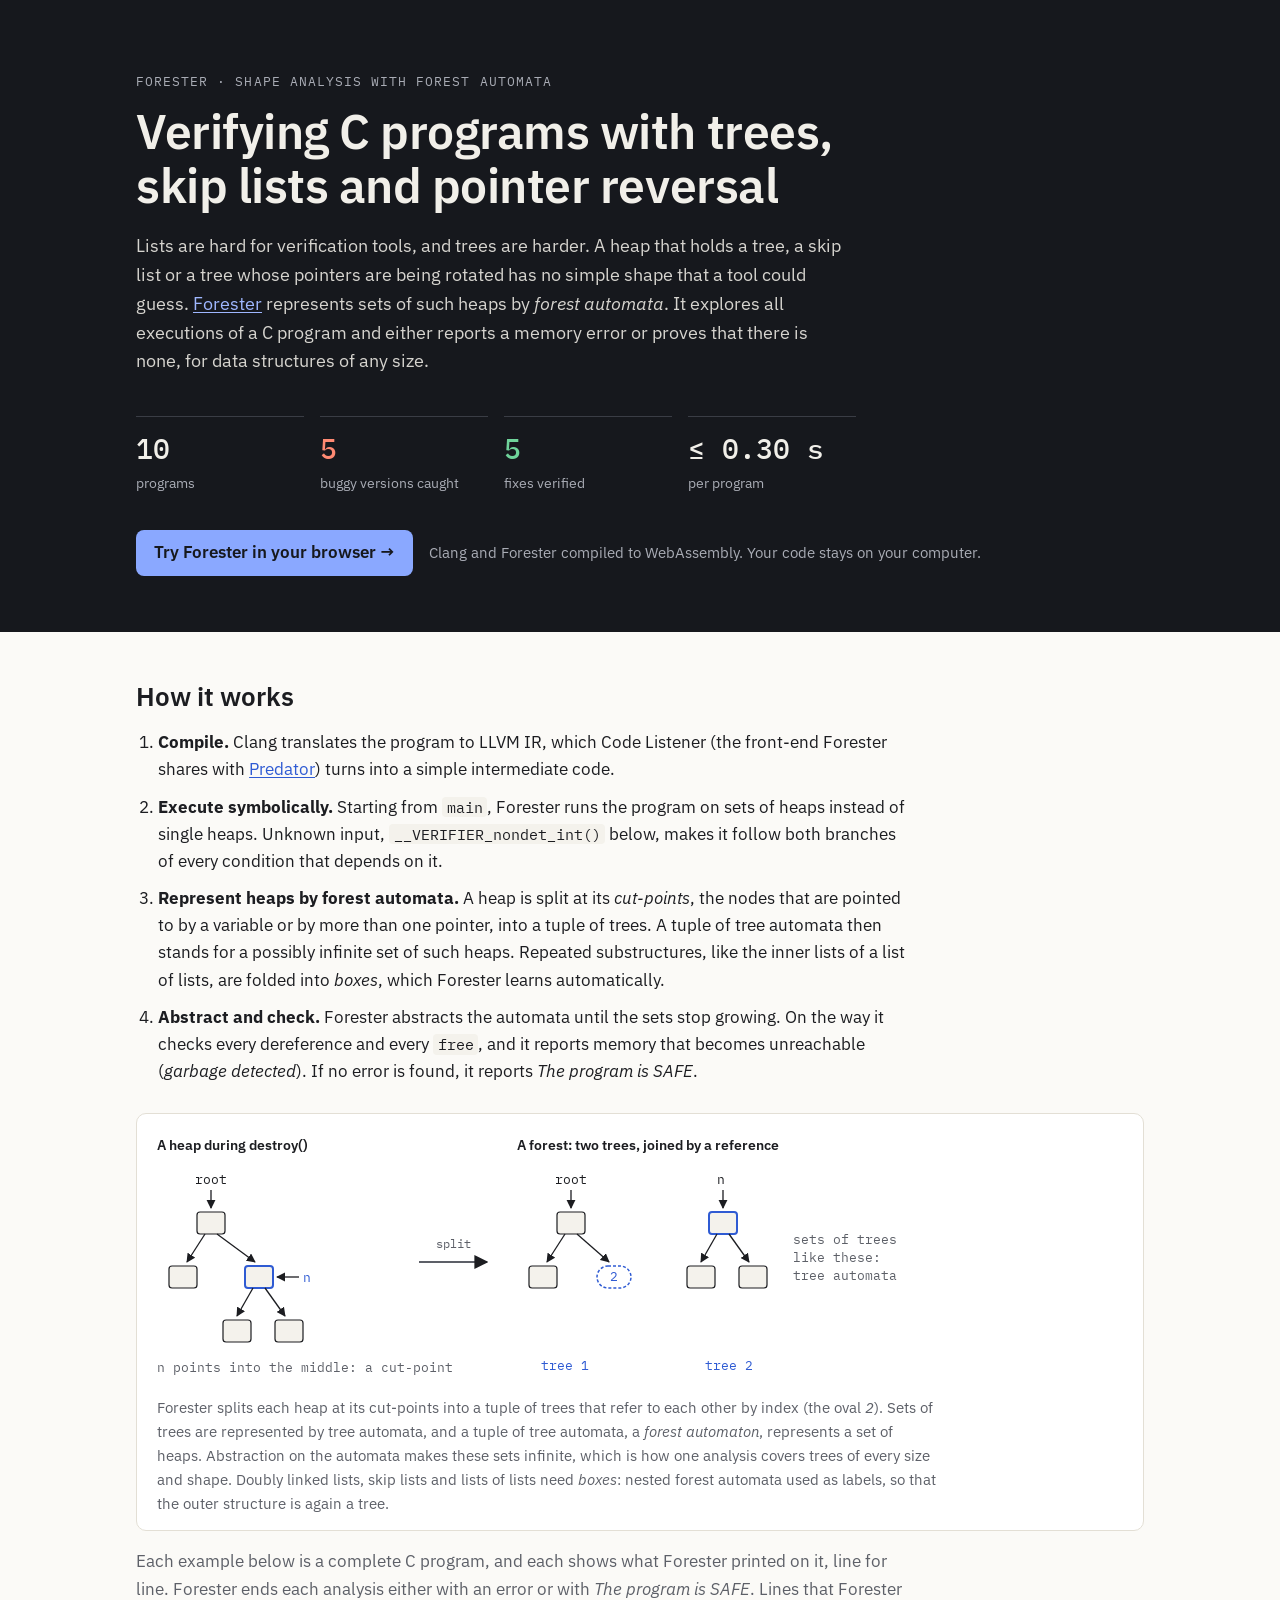
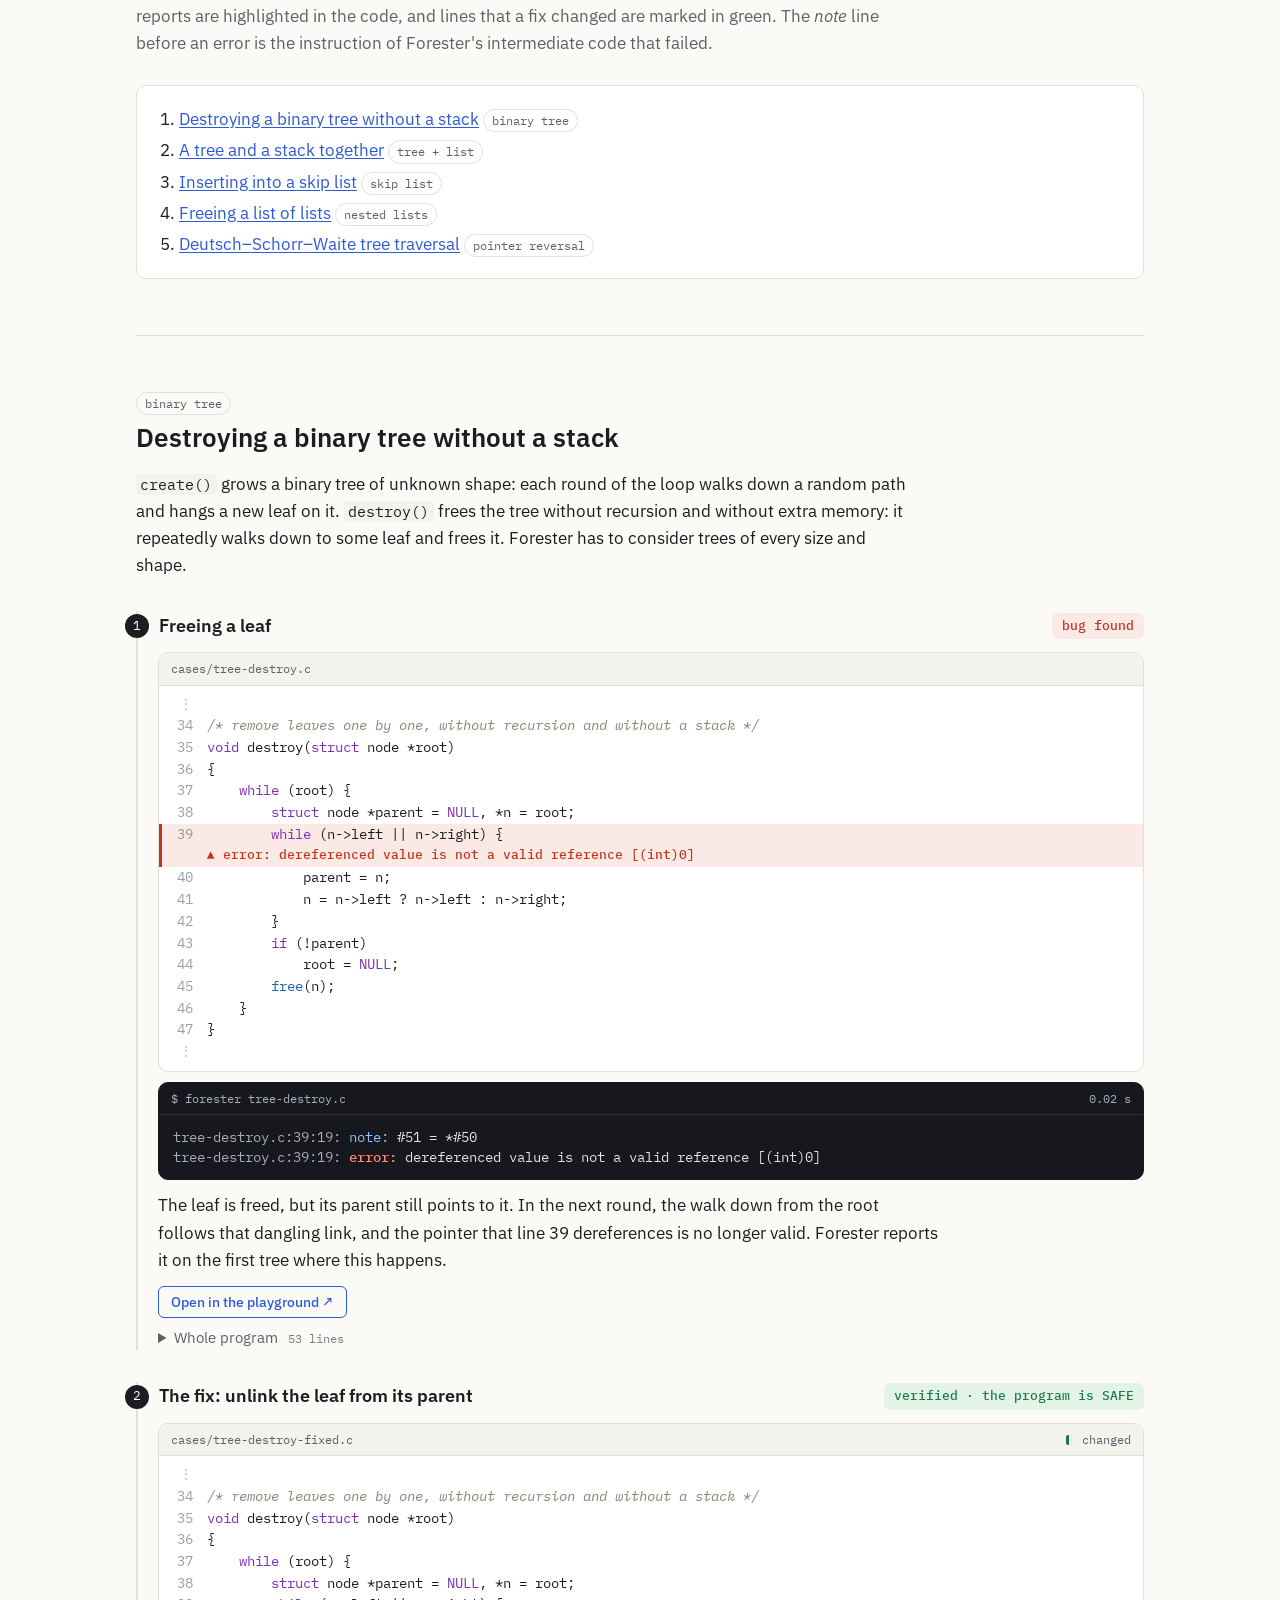
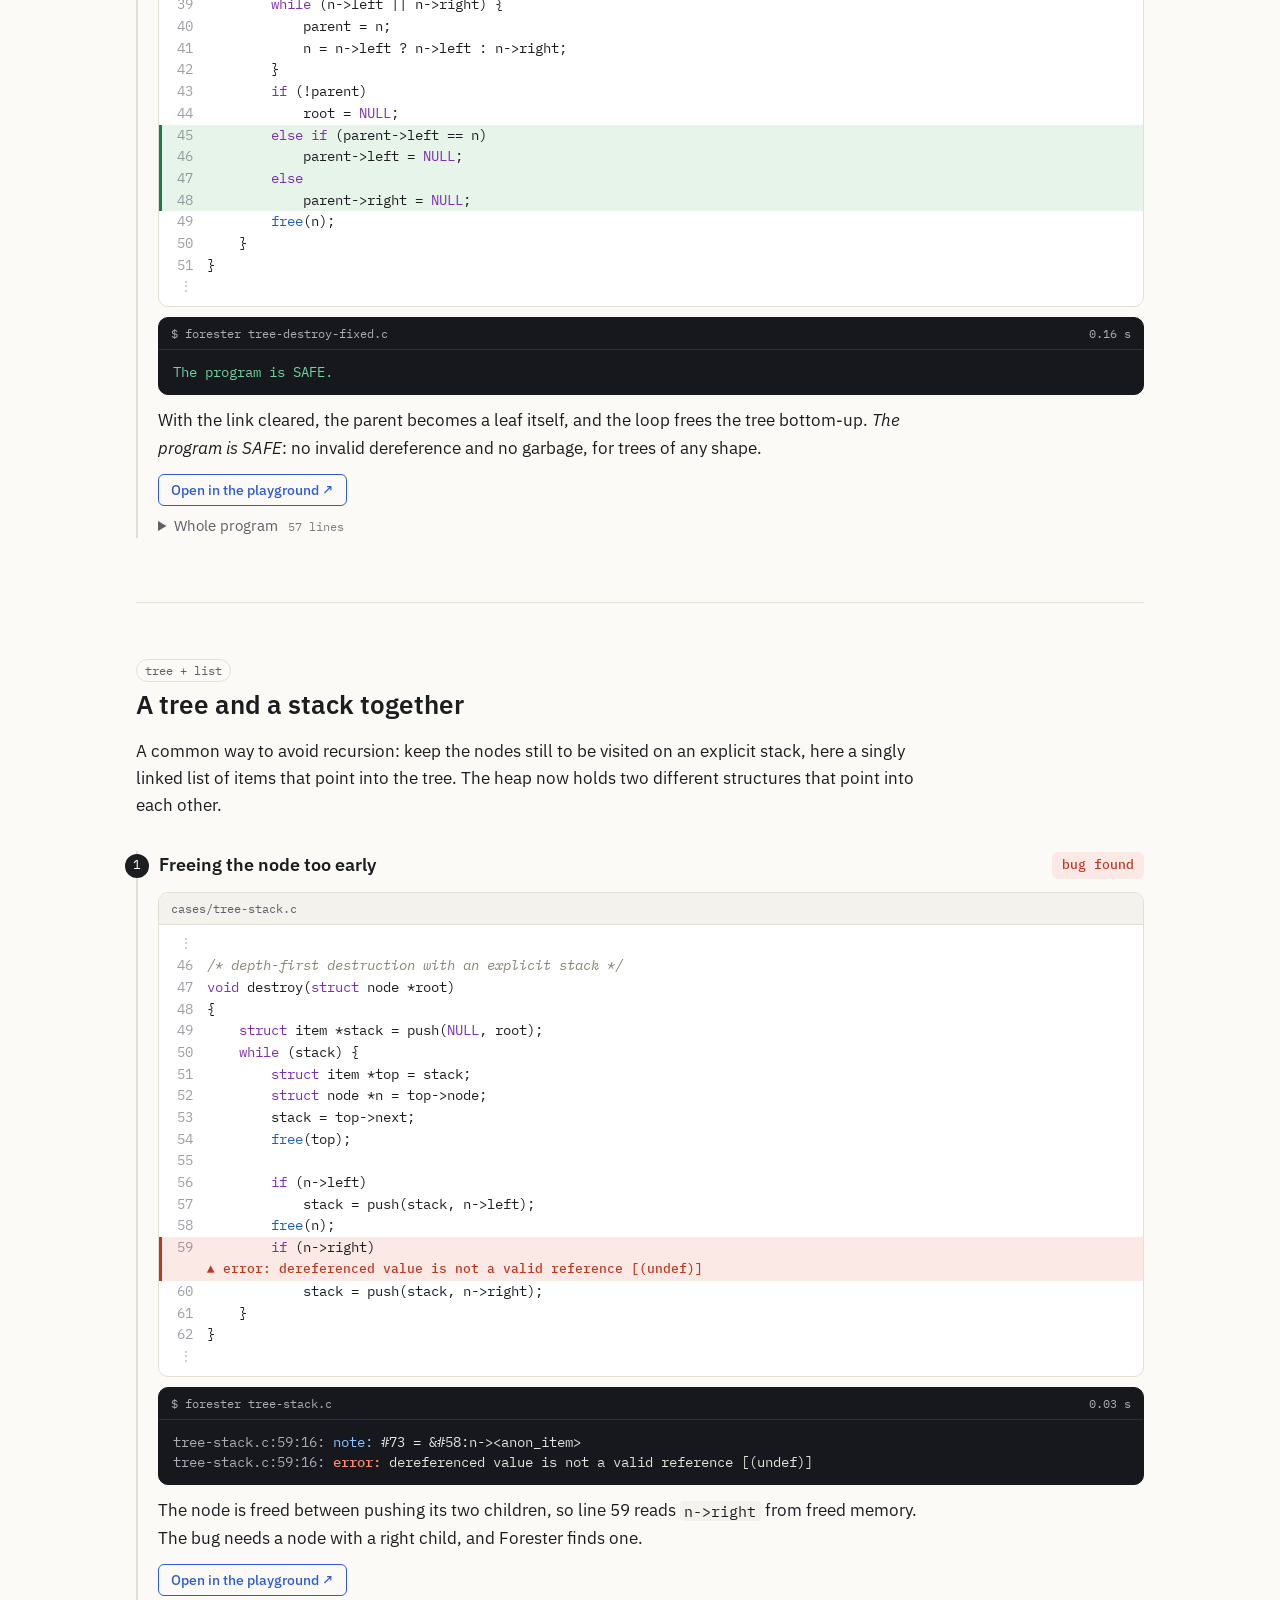
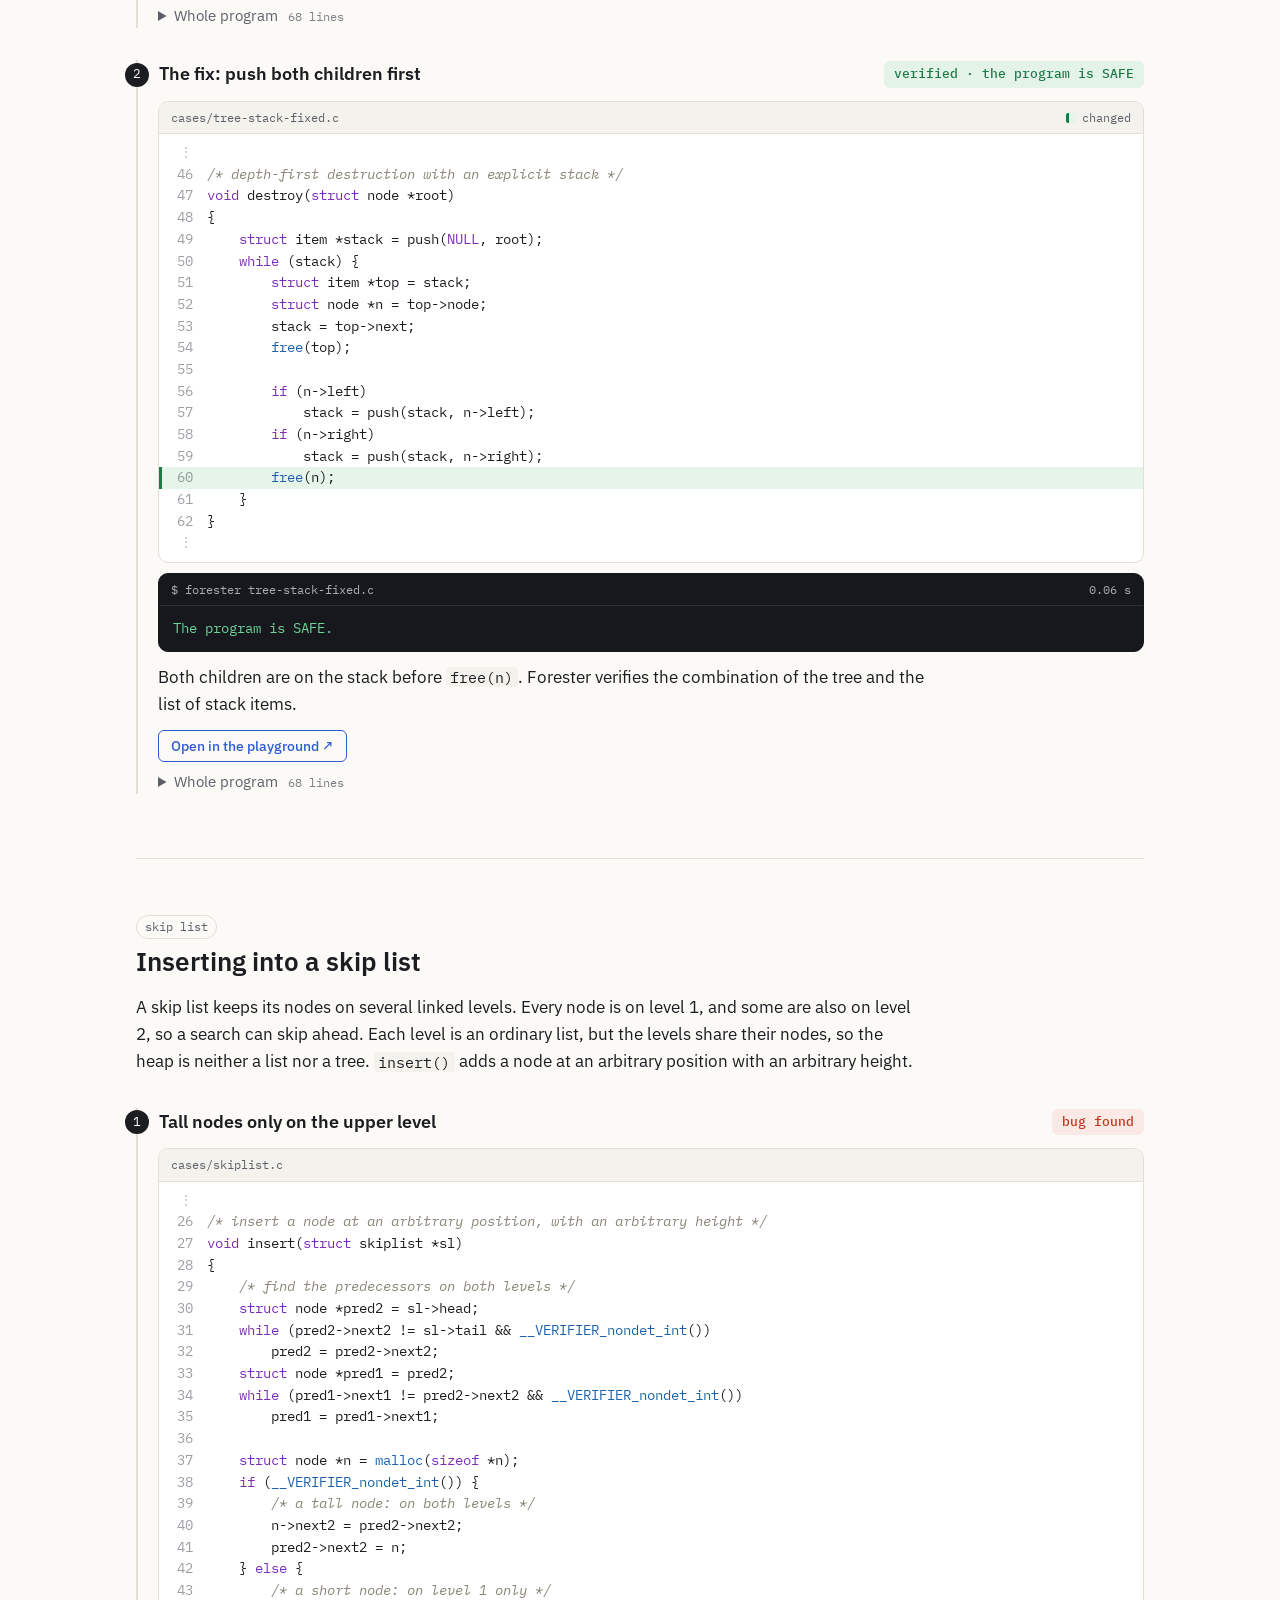
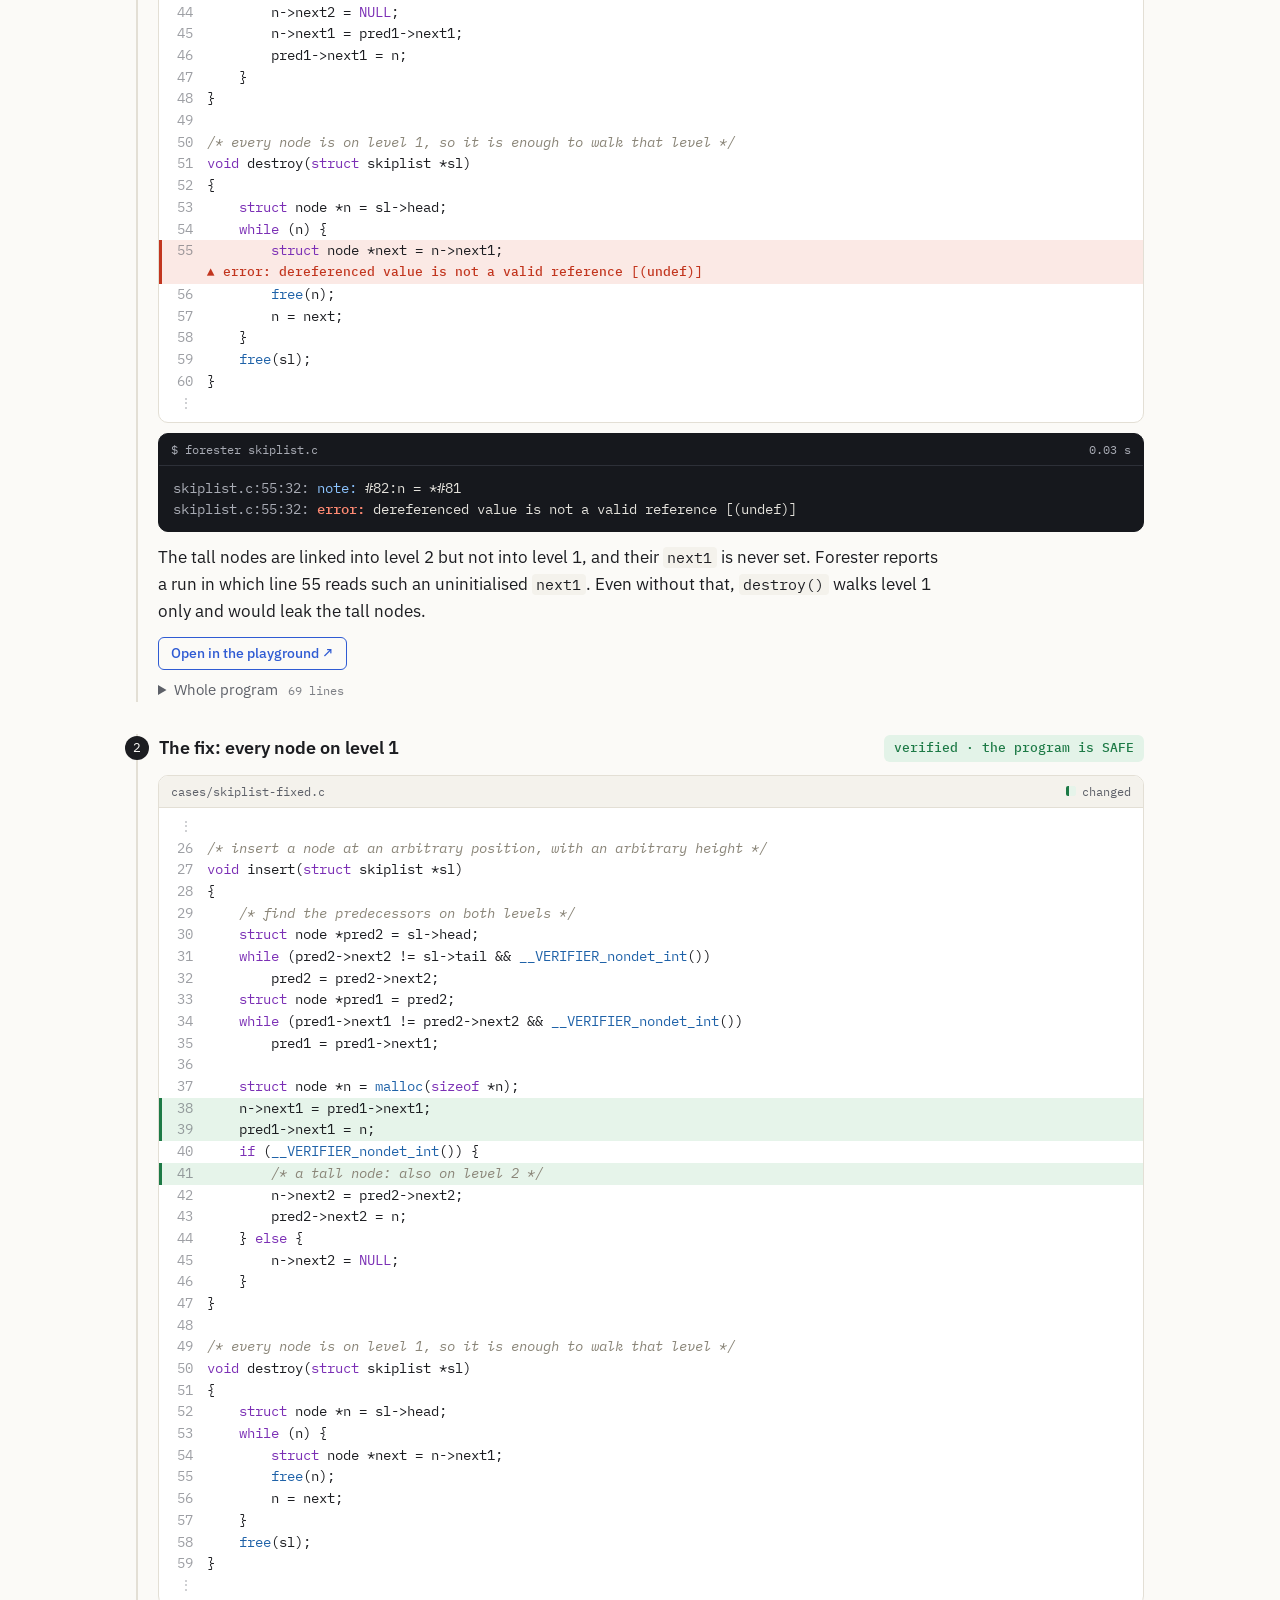
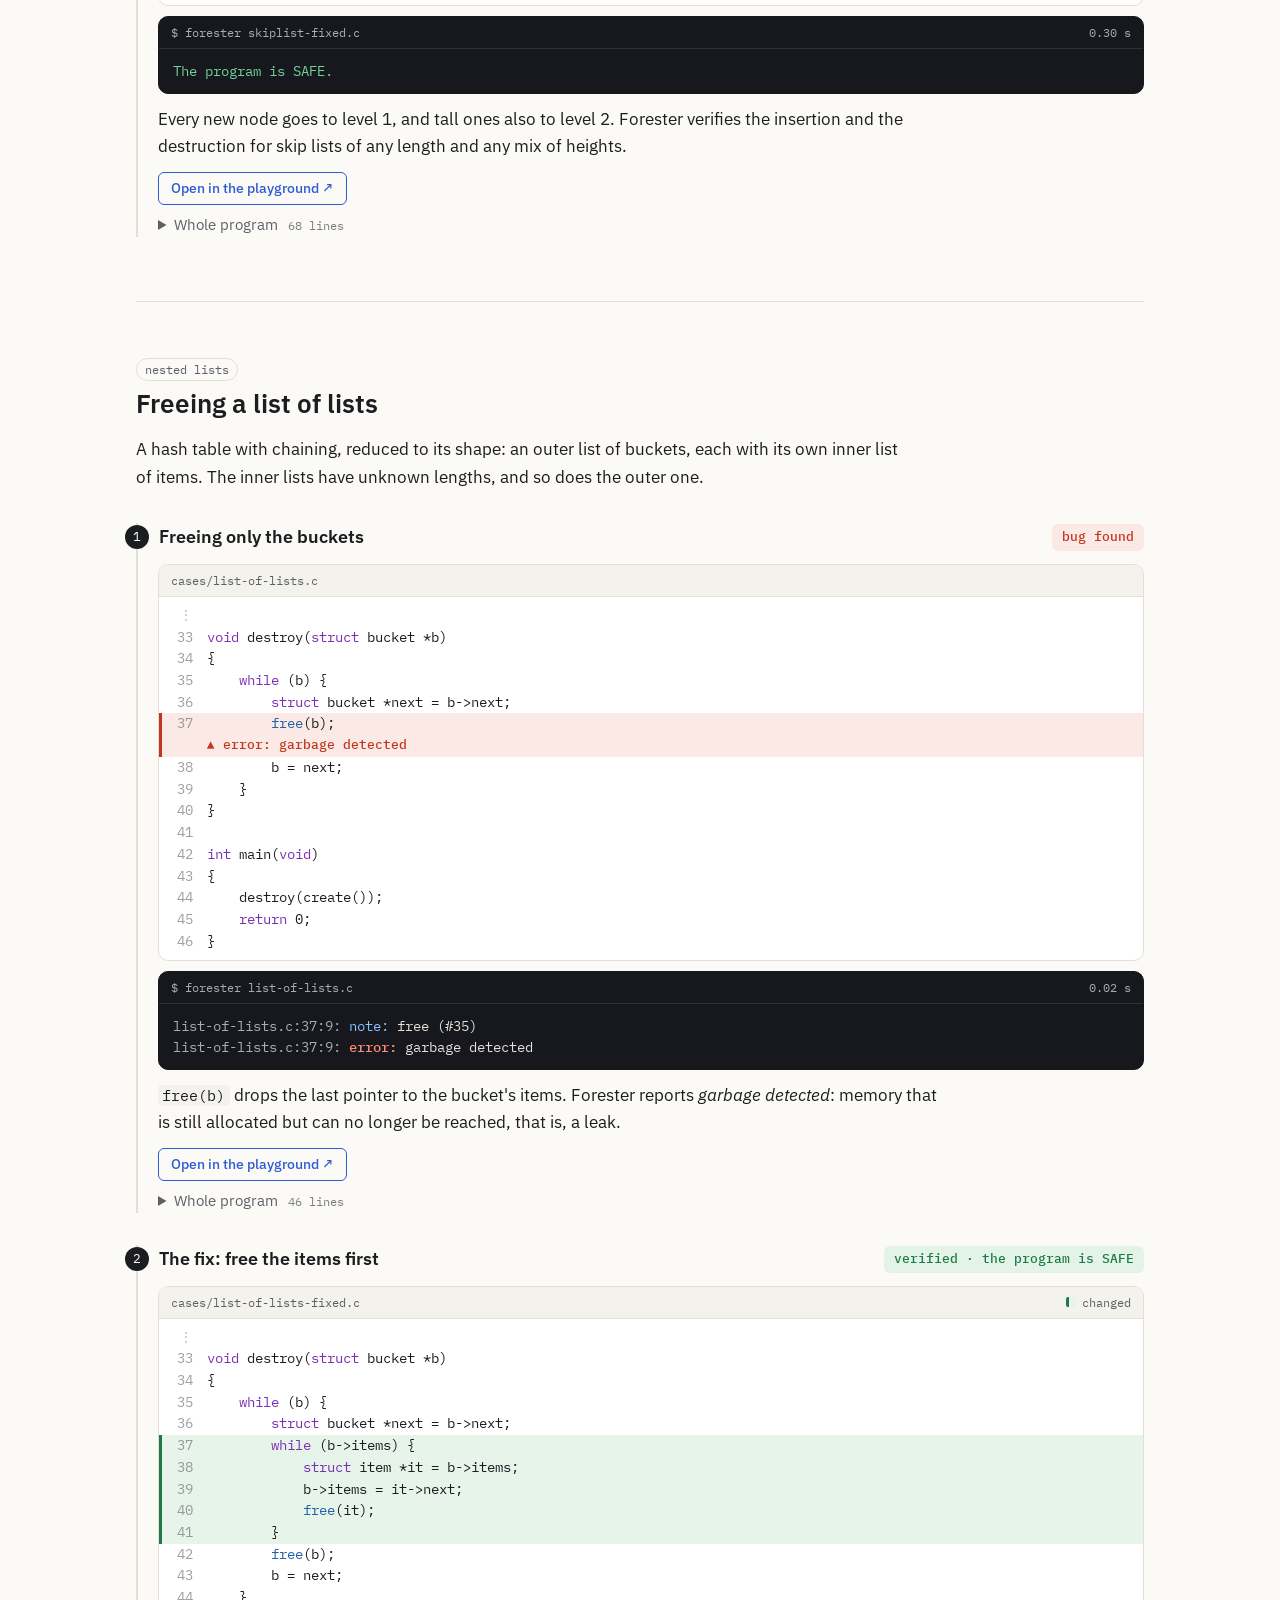
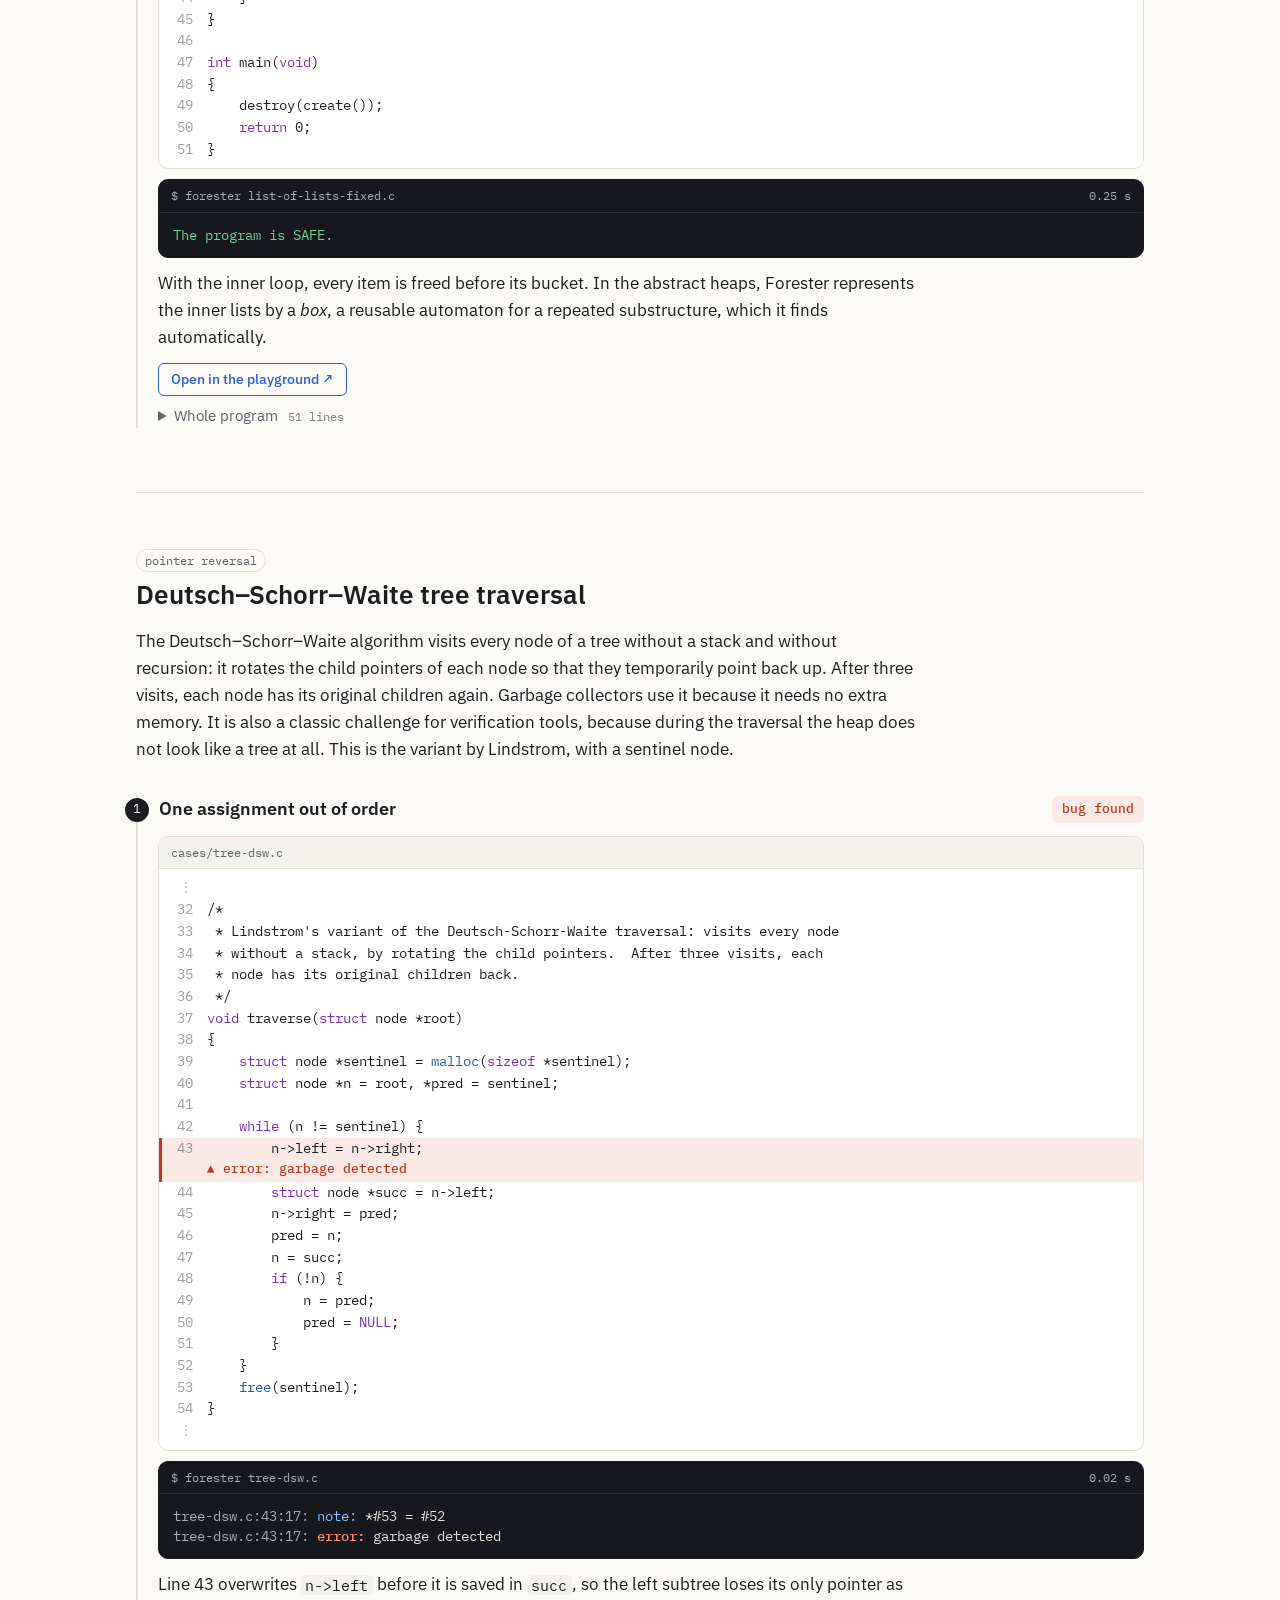
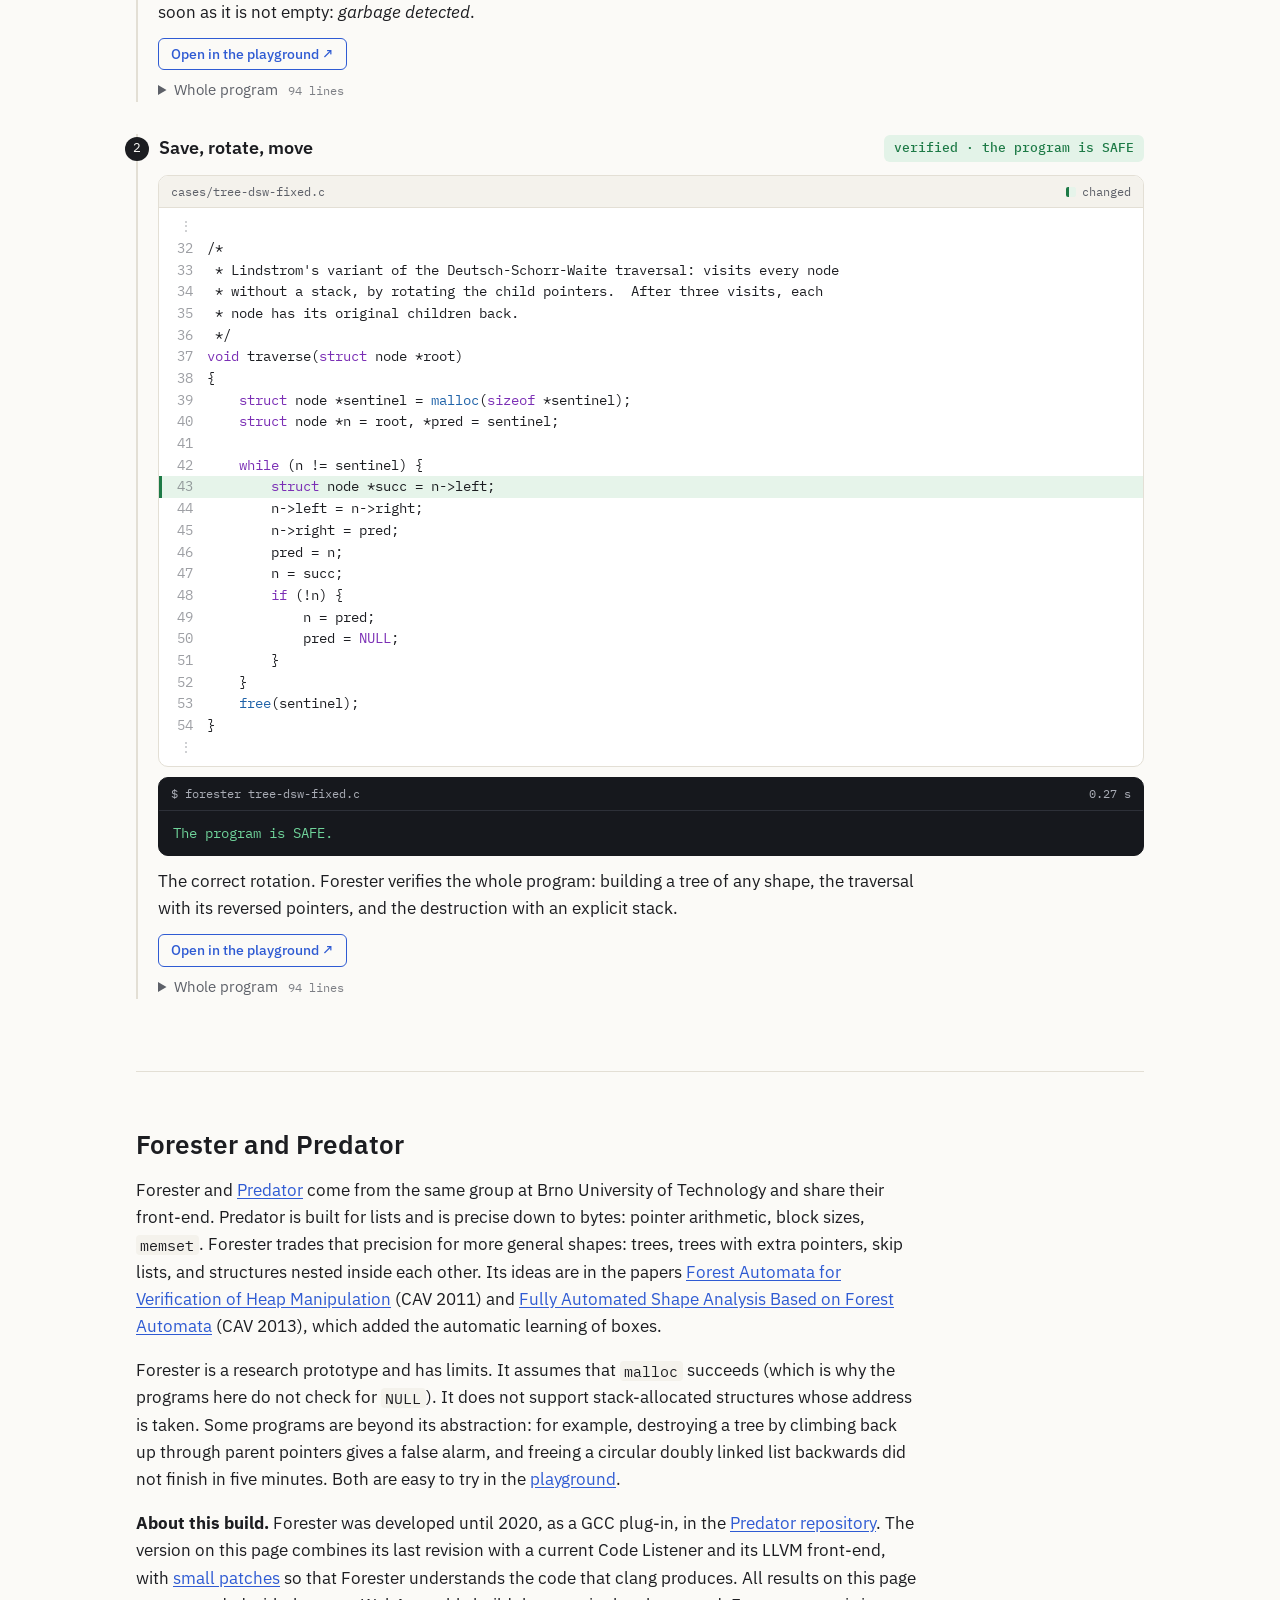
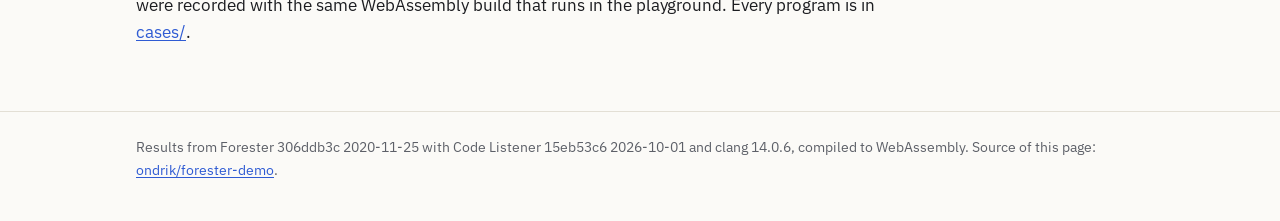
==== commit 6f0dc27c: "Playground: show the heap graph of each step of the error trace With print-trace (now on by default)" ====
--- a/index.html
+++ b/index.html
@@ -24,7 +24,7 @@
       <div><span class="big">10</span><span>programs</span></div>
       <div><span class="big bugc">5</span><span>buggy versions caught</span></div>
       <div><span class="big safec">5</span><span>fixes verified</span></div>
-      <div><span class="big">≤ 0.31 s</span><span>per program</span></div>
+      <div><span class="big">≤ 0.30 s</span><span>per program</span></div>
     </div>
     <p class="cta"><a class="cta-btn" href="playground/">Try Forester in your browser →</a>
     <span>Clang and Forester compiled to WebAssembly. Your code stays on your computer.</span></p>
@@ -216,7 +216,7 @@
         <div class="code"><div class="ln gap"><span class="no">⋮</span><span class="tx"></span></div><div class="ln"><span class="no">34</span><span class="tx"><span class="c">/* remove leaves one by one, without recursion and without a stack */</span></span></div><div class="ln"><span class="no">35</span><span class="tx"><span class="k">void</span> destroy(<span class="k">struct</span> node *root)</span></div><div class="ln"><span class="no">36</span><span class="tx">{</span></div><div class="ln"><span class="no">37</span><span class="tx">    <span class="k">while</span> (root) {</span></div><div class="ln"><span class="no">38</span><span class="tx">        <span class="k">struct</span> node *parent = <span class="k">NULL</span>, *n = root;</span></div><div class="ln"><span class="no">39</span><span class="tx">        <span class="k">while</span> (n-&gt;left || n-&gt;right) {</span></div><div class="ln"><span class="no">40</span><span class="tx">            parent = n;</span></div><div class="ln"><span class="no">41</span><span class="tx">            n = n-&gt;left ? n-&gt;left : n-&gt;right;</span></div><div class="ln"><span class="no">42</span><span class="tx">        }</span></div><div class="ln"><span class="no">43</span><span class="tx">        <span class="k">if</span> (!parent)</span></div><div class="ln"><span class="no">44</span><span class="tx">            root = <span class="k">NULL</span>;</span></div><div class="ln add"><span class="no">45</span><span class="tx">        <span class="k">else</span> <span class="k">if</span> (parent-&gt;left == n)</span></div><div class="ln add"><span class="no">46</span><span class="tx">            parent-&gt;left = <span class="k">NULL</span>;</span></div><div class="ln add"><span class="no">47</span><span class="tx">        <span class="k">else</span></span></div><div class="ln add"><span class="no">48</span><span class="tx">            parent-&gt;right = <span class="k">NULL</span>;</span></div><div class="ln"><span class="no">49</span><span class="tx">        <span class="f">free</span>(n);</span></div><div class="ln"><span class="no">50</span><span class="tx">    }</span></div><div class="ln"><span class="no">51</span><span class="tx">}</span></div><div class="ln gap"><span class="no">⋮</span><span class="tx"></span></div></div>
       </div>
       <div class="pane out">
-        <div class="pane-label"><span>$ forester tree-destroy-fixed.c</span><span>0.23 s</span></div>
+        <div class="pane-label"><span>$ forester tree-destroy-fixed.c</span><span>0.16 s</span></div>
         <pre class="term"><span class="quiet">The program is SAFE.</span></pre>
       </div>
       <p class="after">With the link cleared, the parent becomes a leaf itself, and the loop frees
@@ -303,8 +303,8 @@
         <div class="code"><div class="ln gap"><span class="no">⋮</span><span class="tx"></span></div><div class="ln"><span class="no">46</span><span class="tx"><span class="c">/* depth-first destruction with an explicit stack */</span></span></div><div class="ln"><span class="no">47</span><span class="tx"><span class="k">void</span> destroy(<span class="k">struct</span> node *root)</span></div><div class="ln"><span class="no">48</span><span class="tx">{</span></div><div class="ln"><span class="no">49</span><span class="tx">    <span class="k">struct</span> item *stack = push(<span class="k">NULL</span>, root);</span></div><div class="ln"><span class="no">50</span><span class="tx">    <span class="k">while</span> (stack) {</span></div><div class="ln"><span class="no">51</span><span class="tx">        <span class="k">struct</span> item *top = stack;</span></div><div class="ln"><span class="no">52</span><span class="tx">        <span class="k">struct</span> node *n = top-&gt;node;</span></div><div class="ln"><span class="no">53</span><span class="tx">        stack = top-&gt;next;</span></div><div class="ln"><span class="no">54</span><span class="tx">        <span class="f">free</span>(top);</span></div><div class="ln"><span class="no">55</span><span class="tx"> </span></div><div class="ln"><span class="no">56</span><span class="tx">        <span class="k">if</span> (n-&gt;left)</span></div><div class="ln"><span class="no">57</span><span class="tx">            stack = push(stack, n-&gt;left);</span></div><div class="ln"><span class="no">58</span><span class="tx">        <span class="f">free</span>(n);</span></div><div class="ln err"><span class="no">59</span><span class="tx">        <span class="k">if</span> (n-&gt;right)</span></div><div class="callout error"><span class="no"></span><span class="tx">▲ error: dereferenced value is not a valid reference [(undef)]</span></div><div class="ln"><span class="no">60</span><span class="tx">            stack = push(stack, n-&gt;right);</span></div><div class="ln"><span class="no">61</span><span class="tx">    }</span></div><div class="ln"><span class="no">62</span><span class="tx">}</span></div><div class="ln gap"><span class="no">⋮</span><span class="tx"></span></div></div>
       </div>
       <div class="pane out">
-        <div class="pane-label"><span>$ forester tree-stack.c</span><span>0.02 s</span></div>
-        <pre class="term"><span class="loc">tree-stack.c:59:16: </span><span class="note">note:</span> #73 = &amp;#58-&gt;&lt;anon_item&gt;
+        <div class="pane-label"><span>$ forester tree-stack.c</span><span>0.03 s</span></div>
+        <pre class="term"><span class="loc">tree-stack.c:59:16: </span><span class="note">note:</span> #73 = &amp;#58:n-&gt;&lt;anon_item&gt;
 <span class="loc">tree-stack.c:59:16: </span><span class="error">error:</span> dereferenced value is not a valid reference [(undef)]</pre>
       </div>
       <p class="after">The node is freed between pushing its two children, so line 59 reads
@@ -391,7 +391,7 @@
         <div class="code"><div class="ln gap"><span class="no">⋮</span><span class="tx"></span></div><div class="ln"><span class="no">46</span><span class="tx"><span class="c">/* depth-first destruction with an explicit stack */</span></span></div><div class="ln"><span class="no">47</span><span class="tx"><span class="k">void</span> destroy(<span class="k">struct</span> node *root)</span></div><div class="ln"><span class="no">48</span><span class="tx">{</span></div><div class="ln"><span class="no">49</span><span class="tx">    <span class="k">struct</span> item *stack = push(<span class="k">NULL</span>, root);</span></div><div class="ln"><span class="no">50</span><span class="tx">    <span class="k">while</span> (stack) {</span></div><div class="ln"><span class="no">51</span><span class="tx">        <span class="k">struct</span> item *top = stack;</span></div><div class="ln"><span class="no">52</span><span class="tx">        <span class="k">struct</span> node *n = top-&gt;node;</span></div><div class="ln"><span class="no">53</span><span class="tx">        stack = top-&gt;next;</span></div><div class="ln"><span class="no">54</span><span class="tx">        <span class="f">free</span>(top);</span></div><div class="ln"><span class="no">55</span><span class="tx"> </span></div><div class="ln"><span class="no">56</span><span class="tx">        <span class="k">if</span> (n-&gt;left)</span></div><div class="ln"><span class="no">57</span><span class="tx">            stack = push(stack, n-&gt;left);</span></div><div class="ln"><span class="no">58</span><span class="tx">        <span class="k">if</span> (n-&gt;right)</span></div><div class="ln"><span class="no">59</span><span class="tx">            stack = push(stack, n-&gt;right);</span></div><div class="ln add"><span class="no">60</span><span class="tx">        <span class="f">free</span>(n);</span></div><div class="ln"><span class="no">61</span><span class="tx">    }</span></div><div class="ln"><span class="no">62</span><span class="tx">}</span></div><div class="ln gap"><span class="no">⋮</span><span class="tx"></span></div></div>
       </div>
       <div class="pane out">
-        <div class="pane-label"><span>$ forester tree-stack-fixed.c</span><span>0.07 s</span></div>
+        <div class="pane-label"><span>$ forester tree-stack-fixed.c</span><span>0.06 s</span></div>
         <pre class="term"><span class="quiet">The program is SAFE.</span></pre>
       </div>
       <p class="after">Both children are on the stack before <code>free(n)</code>. Forester
@@ -490,7 +490,7 @@
       </div>
       <div class="pane out">
         <div class="pane-label"><span>$ forester skiplist.c</span><span>0.03 s</span></div>
-        <pre class="term"><span class="loc">skiplist.c:55:32: </span><span class="note">note:</span> #82 = *#81
+        <pre class="term"><span class="loc">skiplist.c:55:32: </span><span class="note">note:</span> #82:n = *#81
 <span class="loc">skiplist.c:55:32: </span><span class="error">error:</span> dereferenced value is not a valid reference [(undef)]</pre>
       </div>
       <p class="after">The tall nodes are linked into level 2 but not into level 1, and their
@@ -579,7 +579,7 @@
         <div class="code"><div class="ln gap"><span class="no">⋮</span><span class="tx"></span></div><div class="ln"><span class="no">26</span><span class="tx"><span class="c">/* insert a node at an arbitrary position, with an arbitrary height */</span></span></div><div class="ln"><span class="no">27</span><span class="tx"><span class="k">void</span> insert(<span class="k">struct</span> skiplist *sl)</span></div><div class="ln"><span class="no">28</span><span class="tx">{</span></div><div class="ln"><span class="no">29</span><span class="tx">    <span class="c">/* find the predecessors on both levels */</span></span></div><div class="ln"><span class="no">30</span><span class="tx">    <span class="k">struct</span> node *pred2 = sl-&gt;head;</span></div><div class="ln"><span class="no">31</span><span class="tx">    <span class="k">while</span> (pred2-&gt;next2 != sl-&gt;tail &amp;&amp; <span class="f">__VERIFIER_nondet_int</span>())</span></div><div class="ln"><span class="no">32</span><span class="tx">        pred2 = pred2-&gt;next2;</span></div><div class="ln"><span class="no">33</span><span class="tx">    <span class="k">struct</span> node *pred1 = pred2;</span></div><div class="ln"><span class="no">34</span><span class="tx">    <span class="k">while</span> (pred1-&gt;next1 != pred2-&gt;next2 &amp;&amp; <span class="f">__VERIFIER_nondet_int</span>())</span></div><div class="ln"><span class="no">35</span><span class="tx">        pred1 = pred1-&gt;next1;</span></div><div class="ln"><span class="no">36</span><span class="tx"> </span></div><div class="ln"><span class="no">37</span><span class="tx">    <span class="k">struct</span> node *n = <span class="f">malloc</span>(<span class="k">sizeof</span> *n);</span></div><div class="ln add"><span class="no">38</span><span class="tx">    n-&gt;next1 = pred1-&gt;next1;</span></div><div class="ln add"><span class="no">39</span><span class="tx">    pred1-&gt;next1 = n;</span></div><div class="ln"><span class="no">40</span><span class="tx">    <span class="k">if</span> (<span class="f">__VERIFIER_nondet_int</span>()) {</span></div><div class="ln add"><span class="no">41</span><span class="tx">        <span class="c">/* a tall node: also on level 2 */</span></span></div><div class="ln"><span class="no">42</span><span class="tx">        n-&gt;next2 = pred2-&gt;next2;</span></div><div class="ln"><span class="no">43</span><span class="tx">        pred2-&gt;next2 = n;</span></div><div class="ln"><span class="no">44</span><span class="tx">    } <span class="k">else</span> {</span></div><div class="ln"><span class="no">45</span><span class="tx">        n-&gt;next2 = <span class="k">NULL</span>;</span></div><div class="ln"><span class="no">46</span><span class="tx">    }</span></div><div class="ln"><span class="no">47</span><span class="tx">}</span></div><div class="ln"><span class="no">48</span><span class="tx"> </span></div><div class="ln"><span class="no">49</span><span class="tx"><span class="c">/* every node is on level 1, so it is enough to walk that level */</span></span></div><div class="ln"><span class="no">50</span><span class="tx"><span class="k">void</span> destroy(<span class="k">struct</span> skiplist *sl)</span></div><div class="ln"><span class="no">51</span><span class="tx">{</span></div><div class="ln"><span class="no">52</span><span class="tx">    <span class="k">struct</span> node *n = sl-&gt;head;</span></div><div class="ln"><span class="no">53</span><span class="tx">    <span class="k">while</span> (n) {</span></div><div class="ln"><span class="no">54</span><span class="tx">        <span class="k">struct</span> node *next = n-&gt;next1;</span></div><div class="ln"><span class="no">55</span><span class="tx">        <span class="f">free</span>(n);</span></div><div class="ln"><span class="no">56</span><span class="tx">        n = next;</span></div><div class="ln"><span class="no">57</span><span class="tx">    }</span></div><div class="ln"><span class="no">58</span><span class="tx">    <span class="f">free</span>(sl);</span></div><div class="ln"><span class="no">59</span><span class="tx">}</span></div><div class="ln gap"><span class="no">⋮</span><span class="tx"></span></div></div>
       </div>
       <div class="pane out">
-        <div class="pane-label"><span>$ forester skiplist-fixed.c</span><span>0.31 s</span></div>
+        <div class="pane-label"><span>$ forester skiplist-fixed.c</span><span>0.30 s</span></div>
         <pre class="term"><span class="quiet">The program is SAFE.</span></pre>
       </div>
       <p class="after">Every new node goes to level 1, and tall ones also to level 2. Forester
@@ -677,7 +677,7 @@
         <div class="code"><div class="ln gap"><span class="no">⋮</span><span class="tx"></span></div><div class="ln"><span class="no">33</span><span class="tx"><span class="k">void</span> destroy(<span class="k">struct</span> bucket *b)</span></div><div class="ln"><span class="no">34</span><span class="tx">{</span></div><div class="ln"><span class="no">35</span><span class="tx">    <span class="k">while</span> (b) {</span></div><div class="ln"><span class="no">36</span><span class="tx">        <span class="k">struct</span> bucket *next = b-&gt;next;</span></div><div class="ln err"><span class="no">37</span><span class="tx">        <span class="f">free</span>(b);</span></div><div class="callout error"><span class="no"></span><span class="tx">▲ error: garbage detected</span></div><div class="ln"><span class="no">38</span><span class="tx">        b = next;</span></div><div class="ln"><span class="no">39</span><span class="tx">    }</span></div><div class="ln"><span class="no">40</span><span class="tx">}</span></div><div class="ln"><span class="no">41</span><span class="tx"> </span></div><div class="ln"><span class="no">42</span><span class="tx"><span class="k">int</span> main(<span class="k">void</span>)</span></div><div class="ln"><span class="no">43</span><span class="tx">{</span></div><div class="ln"><span class="no">44</span><span class="tx">    destroy(create());</span></div><div class="ln"><span class="no">45</span><span class="tx">    <span class="k">return</span> 0;</span></div><div class="ln"><span class="no">46</span><span class="tx">}</span></div></div>
       </div>
       <div class="pane out">
-        <div class="pane-label"><span>$ forester list-of-lists.c</span><span>0.04 s</span></div>
+        <div class="pane-label"><span>$ forester list-of-lists.c</span><span>0.02 s</span></div>
         <pre class="term"><span class="loc">list-of-lists.c:37:9: </span><span class="note">note:</span> free (#35)
 <span class="loc">list-of-lists.c:37:9: </span><span class="error">error:</span> garbage detected</pre>
       </div>
@@ -743,7 +743,7 @@
         <div class="code"><div class="ln gap"><span class="no">⋮</span><span class="tx"></span></div><div class="ln"><span class="no">33</span><span class="tx"><span class="k">void</span> destroy(<span class="k">struct</span> bucket *b)</span></div><div class="ln"><span class="no">34</span><span class="tx">{</span></div><div class="ln"><span class="no">35</span><span class="tx">    <span class="k">while</span> (b) {</span></div><div class="ln"><span class="no">36</span><span class="tx">        <span class="k">struct</span> bucket *next = b-&gt;next;</span></div><div class="ln add"><span class="no">37</span><span class="tx">        <span class="k">while</span> (b-&gt;items) {</span></div><div class="ln add"><span class="no">38</span><span class="tx">            <span class="k">struct</span> item *it = b-&gt;items;</span></div><div class="ln add"><span class="no">39</span><span class="tx">            b-&gt;items = it-&gt;next;</span></div><div class="ln add"><span class="no">40</span><span class="tx">            <span class="f">free</span>(it);</span></div><div class="ln add"><span class="no">41</span><span class="tx">        }</span></div><div class="ln"><span class="no">42</span><span class="tx">        <span class="f">free</span>(b);</span></div><div class="ln"><span class="no">43</span><span class="tx">        b = next;</span></div><div class="ln"><span class="no">44</span><span class="tx">    }</span></div><div class="ln"><span class="no">45</span><span class="tx">}</span></div><div class="ln"><span class="no">46</span><span class="tx"> </span></div><div class="ln"><span class="no">47</span><span class="tx"><span class="k">int</span> main(<span class="k">void</span>)</span></div><div class="ln"><span class="no">48</span><span class="tx">{</span></div><div class="ln"><span class="no">49</span><span class="tx">    destroy(create());</span></div><div class="ln"><span class="no">50</span><span class="tx">    <span class="k">return</span> 0;</span></div><div class="ln"><span class="no">51</span><span class="tx">}</span></div></div>
       </div>
       <div class="pane out">
-        <div class="pane-label"><span>$ forester list-of-lists-fixed.c</span><span>0.26 s</span></div>
+        <div class="pane-label"><span>$ forester list-of-lists-fixed.c</span><span>0.25 s</span></div>
         <pre class="term"><span class="quiet">The program is SAFE.</span></pre>
       </div>
       <p class="after">With the inner loop, every item is freed before its bucket. In the abstract
@@ -941,7 +941,7 @@
         <div class="code"><div class="ln gap"><span class="no">⋮</span><span class="tx"></span></div><div class="ln"><span class="no">32</span><span class="tx">/*</span></div><div class="ln"><span class="no">33</span><span class="tx"> * Lindstrom&#x27;s variant of the Deutsch-Schorr-Waite traversal: visits every node</span></div><div class="ln"><span class="no">34</span><span class="tx"> * without a stack, by rotating the child pointers.  After three visits, each</span></div><div class="ln"><span class="no">35</span><span class="tx"> * node has its original children back.</span></div><div class="ln"><span class="no">36</span><span class="tx"> */</span></div><div class="ln"><span class="no">37</span><span class="tx"><span class="k">void</span> traverse(<span class="k">struct</span> node *root)</span></div><div class="ln"><span class="no">38</span><span class="tx">{</span></div><div class="ln"><span class="no">39</span><span class="tx">    <span class="k">struct</span> node *sentinel = <span class="f">malloc</span>(<span class="k">sizeof</span> *sentinel);</span></div><div class="ln"><span class="no">40</span><span class="tx">    <span class="k">struct</span> node *n = root, *pred = sentinel;</span></div><div class="ln"><span class="no">41</span><span class="tx"> </span></div><div class="ln"><span class="no">42</span><span class="tx">    <span class="k">while</span> (n != sentinel) {</span></div><div class="ln add"><span class="no">43</span><span class="tx">        <span class="k">struct</span> node *succ = n-&gt;left;</span></div><div class="ln"><span class="no">44</span><span class="tx">        n-&gt;left = n-&gt;right;</span></div><div class="ln"><span class="no">45</span><span class="tx">        n-&gt;right = pred;</span></div><div class="ln"><span class="no">46</span><span class="tx">        pred = n;</span></div><div class="ln"><span class="no">47</span><span class="tx">        n = succ;</span></div><div class="ln"><span class="no">48</span><span class="tx">        <span class="k">if</span> (!n) {</span></div><div class="ln"><span class="no">49</span><span class="tx">            n = pred;</span></div><div class="ln"><span class="no">50</span><span class="tx">            pred = <span class="k">NULL</span>;</span></div><div class="ln"><span class="no">51</span><span class="tx">        }</span></div><div class="ln"><span class="no">52</span><span class="tx">    }</span></div><div class="ln"><span class="no">53</span><span class="tx">    <span class="f">free</span>(sentinel);</span></div><div class="ln"><span class="no">54</span><span class="tx">}</span></div><div class="ln gap"><span class="no">⋮</span><span class="tx"></span></div></div>
       </div>
       <div class="pane out">
-        <div class="pane-label"><span>$ forester tree-dsw-fixed.c</span><span>0.26 s</span></div>
+        <div class="pane-label"><span>$ forester tree-dsw-fixed.c</span><span>0.27 s</span></div>
         <pre class="term"><span class="quiet">The program is SAFE.</span></pre>
       </div>
       <p class="after">The correct rotation. Forester verifies the whole program: building a tree
